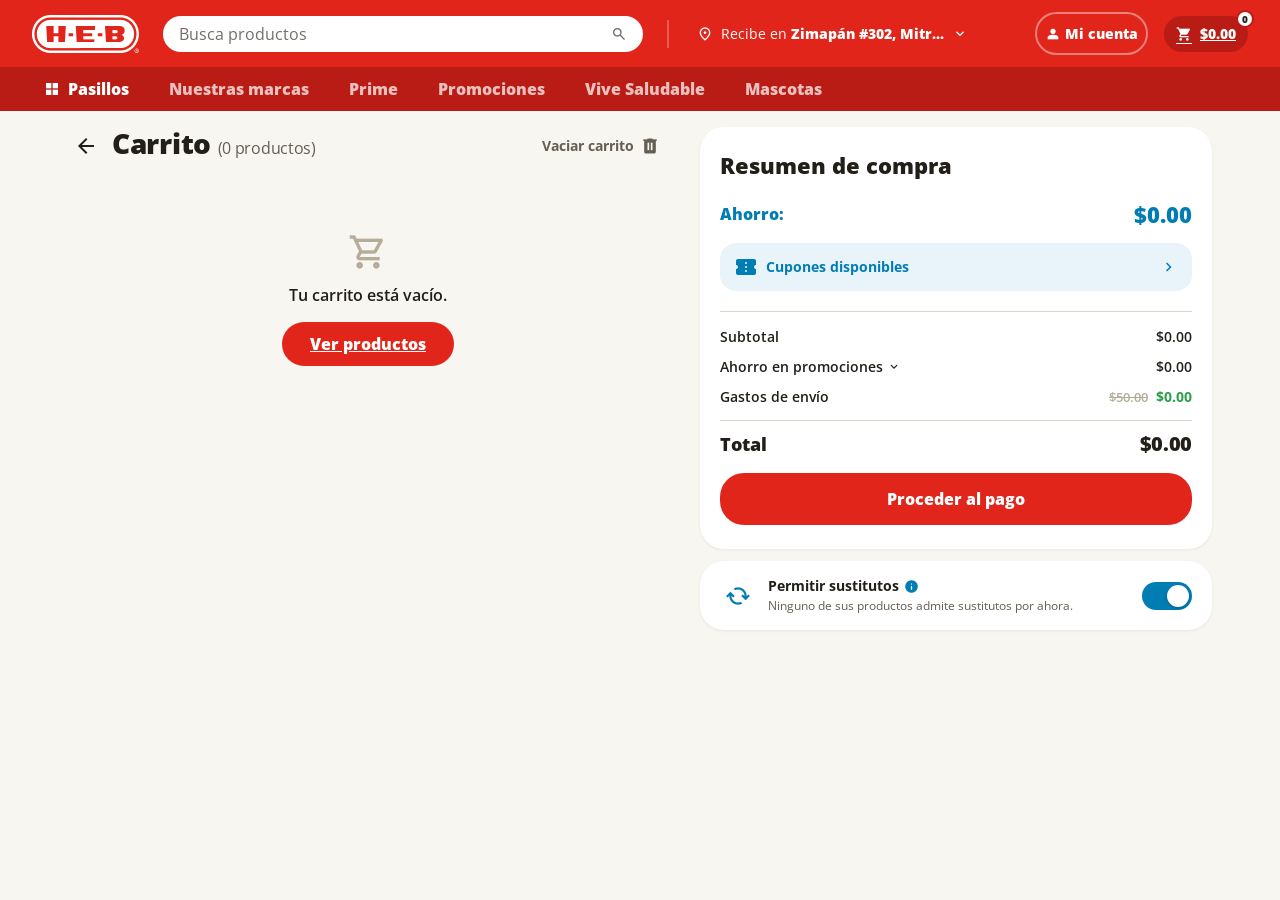
==== cart.html @ 0a10168e "Add files via upload" ====
<!DOCTYPE html>
<html lang="es">
<head>
  <meta charset="UTF-8">
  <meta name="viewport" content="width=device-width, initial-scale=1.0">
  <title>Carrito — HEB</title>
  <link rel="preconnect" href="https://fonts.googleapis.com">
  <link rel="preconnect" href="https://fonts.gstatic.com" crossorigin>
  <link href="https://fonts.googleapis.com/css2?family=Open+Sans:wght@400;600;700;800&display=swap" rel="stylesheet">
  <link href="https://fonts.googleapis.com/css2?family=Material+Symbols+Outlined:opsz,wght,FILL,GRAD@20..48,100..700,0..1,-50..200&display=swap" rel="stylesheet">
  <link rel="stylesheet" href="style.css">
  <link rel="stylesheet" href="plp.css">
  <link rel="stylesheet" href="cart.css">
</head>
<body>

<!-- ══ HEADER ══ -->
<header class="plp-header">
  <div class="plp-header-top">
    <button class="plp-icon-btn plp-header-lead-btn" aria-label="Menú">
      <span class="msi" aria-hidden="true">menu</span>
    </button>

    <a class="plp-logo-link" href="index.html" aria-label="H-E-B">
      <img class="plp-logo" src="assets/logo-heb-blanco.png" alt="H-E-B">
    </a>

    <button class="plp-search-bar" aria-label="Buscar en H-E-B">
      <span>Busca en H-E-B</span>
      <span class="msi" aria-hidden="true">search</span>
    </button>

    <div class="plp-search-desktop">
      <input type="text" placeholder="Busca productos" aria-label="Busca productos">
      <span class="msi" aria-hidden="true">search</span>
    </div>

    <div class="plp-header-divider" aria-hidden="true"></div>

    <button class="plp-delivery-pill">
      <span class="msi" aria-hidden="true">location_on</span>
      <span class="plp-delivery-text">Recibe en <strong>Zimapán #302, Mitr...</strong></span>
      <span class="msi" aria-hidden="true">keyboard_arrow_down</span>
    </button>

    <div class="plp-header-actions">
      <button class="plp-account-btn">
        <span class="msi" aria-hidden="true">person</span>
        <span>Mi cuenta</span>
      </button>
      <a class="plp-cart-btn" href="cart.html">
        <span class="msi" aria-hidden="true">shopping_cart</span>
        <span class="plp-cart-price">$0.00</span>
        <span class="plp-cart-badge">0</span>
      </a>
    </div>

    <a class="plp-icon-btn plp-cart-icon-btn" href="cart.html" aria-label="Ir al carrito">
      <span class="msi" aria-hidden="true">shopping_cart</span>
    </a>
  </div>

  <button class="plp-delivery-bar">
    ¿Cómo quieres recibir tu pedido?
    <span class="msi" aria-hidden="true">keyboard_arrow_down</span>
  </button>

  <nav class="plp-pleca" aria-label="Categorías">
    <button class="plp-pleca-item active"><span class="msi" aria-hidden="true">border_all</span> Pasillos</button>
    <button class="plp-pleca-item">Nuestras marcas</button>
    <button class="plp-pleca-item">Prime</button>
    <button class="plp-pleca-item">Promociones</button>
    <button class="plp-pleca-item">Vive Saludable</button>
    <button class="plp-pleca-item">Mascotas</button>
  </nav>
</header>

<!-- ══ PAGE ══ -->
<main class="page-wrap">

  <!-- ── Left: Cart ── -->
  <section class="cart-main">

    <div class="cart-head">
      <button class="back-btn" aria-label="Regresar" onclick="location.href='index.html'">
        <span class="msi" aria-hidden="true">arrow_back</span>
      </button>
      <h1 class="cart-title">Carrito <span class="cart-count">(0 productos)</span></h1>
      <button class="vaciar-btn" onclick="clearCart()">
        <span class="vaciar-label">Vaciar carrito</span>
        <span class="msi msi-fill" aria-hidden="true" style="font-size:20px">delete</span>
      </button>
    </div>

    <!-- Substitute global toggle (mobile/tablet: inline at top of list) -->
    <div class="toggle-card toggle-card--mobile">
      <div class="toggle-icon">
        <span class="msi" aria-hidden="true" style="font-size:26px; color:#007db3">cached</span>
      </div>
      <div class="toggle-content">
        <div class="toggle-title">
          Permitir sustitutos
          <span class="info-tooltip-wrap">
            <button type="button" class="msi msi-fill info-icon" aria-label="¿Cómo funcionan los sustitutos?" aria-expanded="false" onclick="toggleInfoTooltip(this)">info</button>
            <div class="info-tooltip" hidden>
              <div class="info-tooltip-arrow"></div>
              <div class="info-tooltip-header">
                <span>¿Cómo funcionan los sustitutos?</span>
                <button type="button" class="info-tooltip-close" aria-label="Cerrar" onclick="closeInfoTooltip(this)">
                  <span class="msi" aria-hidden="true" style="font-size:14px">close</span>
                </button>
              </div>
              <p class="info-tooltip-body">Si un producto se acaba antes de recolectarlo, lo remplazamos por tu alternativa preferida, sin demoras ni sorpresas.</p>
            </div>
          </span>
        </div>
        <div class="toggle-desc">2 de sus productos admiten sustitutos.</div>
      </div>
      <button class="toggle-switch" aria-pressed="true" onclick="toggleAllowSubstitutes()"></button>
    </div>

    <div id="cartItemsList" class="cart-items-list"></div>

    <div class="cart-empty" id="cartEmptyState" hidden>
      <span class="msi" aria-hidden="true" style="font-size:40px; color:#b6ad98">shopping_cart</span>
      <p>Tu carrito está vacío.</p>
      <a class="pago-btn" href="index.html">Ver productos</a>
    </div>

  </section>

  <!-- ── Right: Summary ── -->
  <aside class="sidebar">

    <div class="summary-card">
      <h2 class="summary-title">Resumen de compra</h2>

      <div class="savings-highlight">
        <span class="savings-label">Ahorro:</span>
        <span class="savings-value" id="cartSavingsValue">$0.00</span>
      </div>

      <div class="cupones-row" role="button" tabindex="0">
        <span class="msi msi-fill" aria-hidden="true" style="color:#007db3">confirmation_number</span>
        <span class="cupones-label">Cupones disponibles</span>
        <span class="msi" aria-hidden="true" style="font-size:18px; color:#007db3">chevron_right</span>
      </div>

      <div class="sum-lines">
        <div class="sum-line">
          <span class="lbl">Subtotal</span>
          <span class="val" id="cartSubtotalValue">$0.00</span>
        </div>
        <div class="sum-line promo">
          <button class="lbl promo-lbl">
            Ahorro en promociones
            <span class="msi" aria-hidden="true" style="font-size:14px">expand_more</span>
          </button>
          <span class="val green-val" id="cartPromoSavings">$0.00</span>
        </div>
        <div class="sum-line">
          <span class="lbl">Gastos de envío</span>
          <span class="val envio-val">
            <span class="strike">$50.00</span>
            <span class="free">$0.00</span>
          </span>
        </div>
        <div class="sum-line total-line">
          <span class="lbl total-lbl">Total</span>
          <span class="val total-val" id="cartTotalValue">$0.00</span>
        </div>
      </div>

      <button class="pago-btn">Proceder al pago</button>
    </div>

    <!-- Substitute global toggle (desktop: below Resumen de compra) -->
    <div class="toggle-card toggle-card--desktop">
      <div class="toggle-icon">
        <span class="msi" aria-hidden="true" style="font-size:26px; color:#007db3">cached</span>
      </div>
      <div class="toggle-content">
        <div class="toggle-title">
          Permitir sustitutos
          <span class="info-tooltip-wrap">
            <button type="button" class="msi msi-fill info-icon" aria-label="¿Cómo funcionan los sustitutos?" aria-expanded="false" onclick="toggleInfoTooltip(this)">info</button>
            <div class="info-tooltip" hidden>
              <div class="info-tooltip-arrow"></div>
              <div class="info-tooltip-header">
                <span>¿Cómo funcionan los sustitutos?</span>
                <button type="button" class="info-tooltip-close" aria-label="Cerrar" onclick="closeInfoTooltip(this)">
                  <span class="msi" aria-hidden="true" style="font-size:14px">close</span>
                </button>
              </div>
              <p class="info-tooltip-body">Si un producto se acaba antes de recolectarlo, lo remplazamos por tu alternativa preferida, sin demoras ni sorpresas.</p>
            </div>
          </span>
        </div>
        <div class="toggle-desc">2 de sus productos admiten sustitutos.</div>
      </div>
      <button class="toggle-switch" aria-pressed="true" onclick="toggleAllowSubstitutes()"></button>
    </div>

  </aside>

</main>

<!-- ══ MOBILE: bottom bar + savings sheet ══ -->
<div class="cart-bottom-bar" id="cartBottomBar">
  <div class="cart-bottom-row">
    <button type="button" class="cart-ahorro-link" onclick="openSavingsSheet()">
      Ahorro: <span id="cartAhorroBar">$0.00</span>
      <span class="msi" aria-hidden="true" style="font-size:16px">chevron_right</span>
    </button>
    <span class="cart-bottom-subtotal">Subtotal: <b id="cartSubtotalBar">$0.00</b></span>
  </div>
  <button class="pago-btn cart-bottom-pago">Continuar con el pago</button>
</div>

<div class="plp-overlay" id="savingsOverlay" onclick="closeSavingsSheet()" hidden></div>
<div class="savings-sheet" id="savingsSheet" hidden role="dialog" aria-modal="true" aria-label="Desglose de ahorro">
  <button type="button" class="cart-ahorro-link savings-sheet-title" onclick="closeSavingsSheet()">
    Ahorro: <span id="cartAhorroSheetTitle">$0.00</span>
    <span class="msi" aria-hidden="true" style="font-size:16px">chevron_right</span>
  </button>

  <div id="savingsBreakdown"></div>

  <button type="button" class="savings-close" onclick="closeSavingsSheet()">Cerrar</button>
</div>

<!-- ══ SUSTITUTE MODAL (compartido con PLP/PDP) ══ -->
<div class="plp-overlay" id="subOverlay" onclick="closeSubstituteModal()" hidden></div>
<div class="plp-modal" id="subModal" hidden role="dialog" aria-modal="true" aria-labelledby="subModalTitle">
  <div class="plp-modal-sheet">
    <div class="plp-modal-header">
      <button type="button" class="plp-modal-back" id="subBack" onclick="showMainView()" aria-label="Regresar" hidden>
        <span class="msi" aria-hidden="true" style="font-size:18px">arrow_back</span>
      </button>
      <h2 class="plp-modal-title" id="subModalTitle">Sustitutos</h2>
      <button type="button" class="plp-modal-close" onclick="closeSubstituteModal()" aria-label="Cerrar">
        <span class="msi" aria-hidden="true" style="font-size:18px">close</span>
      </button>
    </div>

    <div class="plp-modal-body">
      <div class="plp-modal-view" id="subMainView">
        <p class="plp-modal-desc">Cuando ves la etiqueta "Quedan pocos", existe la posibilidad de que ese producto se agote antes de recolectar tu pedido. Dinos qué prefieres como sustituto, por si es necesario.</p>

        <div class="plp-sub-options">
          <button type="button" class="plp-sub-option" data-choice="picker" onclick="selectChoice({type:'picker'})">
            <span class="plp-sub-icon">
              <span class="msi" aria-hidden="true" style="font-size:16px; color:white">person</span>
            </span>
            <span class="plp-sub-text">
              <strong>Picker sugiere</strong>
              <small>Si no contesto, que elijan por mi</small>
            </span>
            <span class="plp-radio"></span>
          </button>

          <button type="button" class="plp-sub-option" data-choice="contact" onclick="selectChoice({type:'contact'})">
            <span class="plp-sub-icon">
              <svg width="14" height="14" viewBox="0 0 12.0002 12.0831" fill="none" xmlns="http://www.w3.org/2000/svg" aria-hidden="true"><path d="M5.87335 0.00266294C6.56081 -0.0241561 7.55139 0.154553 8.18457 0.405423C9.70459 1.00769 10.978 2.25489 11.5839 3.7768C11.9359 4.66105 12.0873 5.80712 11.95 6.75021C11.7646 8.09592 11.1989 9.25462 10.2379 10.2127C9.22842 11.2191 8.04865 11.8051 6.62156 11.9346C5.90042 12.0001 5.4444 11.9569 4.72683 11.8348C4.4585 11.7849 4.19512 11.7113 3.9398 11.6148C3.79424 11.5582 3.27469 11.2928 3.14666 11.3057C2.39673 11.3816 1.66231 11.7034 0.913892 11.8378C0.832897 11.8523 0.680643 11.9049 0.611426 11.909C0.468513 11.9173 0.110114 12.083 0.0176404 12.0831C0.00253687 12.0493 -0.00680369 12.0276 0.0060992 11.9896C0.166158 11.5185 0.256352 11.0196 0.392996 10.5402C0.531824 10.053 0.739838 9.47618 0.803687 8.97552C0.694607 8.7092 0.529624 8.43401 0.434316 8.17858C-1.02124 4.278 1.67386 0.138563 5.87335 0.00266294ZM1.43023 10.6357C1.73395 10.57 2.04816 10.4926 2.35127 10.4132C2.62051 10.3427 2.96308 10.2066 3.23967 10.1823C3.41248 10.167 3.70679 10.4207 3.8969 10.4986C4.47662 10.7359 4.87994 10.8787 5.50822 10.9343C6.84498 11.0358 8.05853 10.7275 9.14516 9.8444C12.2246 7.3419 11.2694 2.42136 7.47833 1.23583C6.89383 1.05305 6.25353 1.01485 5.62878 1.04813C5.25308 1.093 4.82431 1.14315 4.46592 1.26783C3.33242 1.66215 2.41574 2.37193 1.78636 3.39058C1.18346 4.35815 0.936199 5.50545 1.08706 6.63547C1.16259 7.24596 1.29936 7.62289 1.54583 8.17991C1.57234 8.23983 1.60549 8.31822 1.6388 8.37035C1.71224 8.48531 1.91047 8.7028 1.89564 8.84999C1.86101 9.19382 1.7114 9.58663 1.61643 9.92159C1.54769 10.164 1.49601 10.4026 1.43023 10.6357Z" fill="white"/><path d="M3.90227 3.05696C4.02547 3.04353 4.17253 3.0545 4.28913 3.09782C4.44697 3.15646 4.50496 3.28476 4.57223 3.42847C4.63756 3.56799 5.01711 4.57885 5.01339 4.67599C5.00897 4.79079 4.85787 4.96527 4.7839 5.05002C4.6847 5.16367 4.53759 5.28211 4.48753 5.4259C4.46447 5.49217 4.46279 5.56761 4.49423 5.63149C4.54619 5.73707 4.63046 5.84708 4.69503 5.94659C5.08753 6.55141 5.53387 6.97258 6.15152 7.33804C6.27374 7.41036 6.39928 7.49609 6.53341 7.54295C6.61413 7.57116 6.71709 7.58677 6.79821 7.55047C7.05293 7.4365 7.23859 6.95262 7.54865 6.80625C7.84653 6.86513 8.89627 7.4263 9.09739 7.62524C9.09798 7.90575 9.01086 8.25674 8.84831 8.48781C7.90005 9.54136 6.59813 8.84779 5.56569 8.33913C5.37563 8.24548 4.68345 7.6878 4.52705 7.50809C3.63762 6.48618 2.21411 4.80907 3.26899 3.44933C3.45978 3.2034 3.60791 3.09001 3.90227 3.05696Z" fill="white"/></svg>
            </span>
            <span class="plp-sub-text">
              <strong>Que me contacten</strong>
              <small>Preguntar vía WhatsApp</small>
            </span>
            <span class="plp-radio"></span>
          </button>

          <button type="button" class="plp-sub-option" data-choice="none" onclick="selectChoice({type:'none'})">
            <span class="plp-sub-icon">
              <span class="msi" aria-hidden="true" style="font-size:16px; color:white">block</span>
            </span>
            <span class="plp-sub-text">
              <strong>No reemplazar</strong>
              <small>Eliminar producto del pedido</small>
            </span>
            <span class="plp-radio"></span>
          </button>

          <button type="button" class="plp-sub-option plp-sub-option-nav" id="subSearchNav" onclick="showSearchView()">
            <span class="plp-sub-icon">
              <span class="msi" aria-hidden="true" style="font-size:16px; color:white">search</span>
            </span>
            <span class="plp-sub-text"><strong>Buscar otro sustituto</strong></span>
            <span class="plp-chevron">
              <span class="msi" aria-hidden="true" style="font-size:18px">chevron_right</span>
            </span>
          </button>
        </div>

        <div class="plp-similar">
          <button type="button" class="plp-similar-header" id="subSimilarToggle" onclick="toggleSimilar()" aria-expanded="true" aria-controls="subCarousel">
            <span class="plp-similar-header-title">Productos similares</span>
            <span class="msi plp-similar-chevron" id="subSimilarChevron" aria-hidden="true">keyboard_arrow_up</span>
          </button>
          <div class="plp-similar-row" id="subCarousel"></div>
        </div>
      </div>

      <div class="plp-modal-view" id="subSearchView" hidden>
        <div class="plp-search-input-wrap">
          <span class="msi" aria-hidden="true" style="font-size:16px; color:#655f52">search</span>
          <input type="text" id="subSearchInput" class="plp-search-input" placeholder="Busca cualquier producto para sustituir" oninput="renderSearchGrid()">
          <button type="button" class="plp-search-clear" onclick="clearSubSearch()" aria-label="Limpiar búsqueda">
            <span class="msi" aria-hidden="true" style="font-size:14px; color:#655f52">close</span>
          </button>
        </div>
        <div class="plp-search-grid" id="subSearchGrid"></div>
      </div>
    </div>

    <div class="plp-modal-footer">
      <p>Se te cobrará el precio del artículo que recibas.</p>
      <button type="button" class="plp-modal-save" id="subSave" onclick="saveSelection()" disabled>Guardar selección</button>
    </div>
  </div>
</div>

<div class="plp-toast" id="subToast" role="status" aria-live="polite">
  <span class="msi msi-fill" aria-hidden="true" style="font-size:20px; color:#2a9f47">check_circle</span>
  <span>Sustituto guardado con éxito.</span>
</div>

<script src="plp.js"></script>
<script src="cart.js"></script>
</body>
</html>
---- style.css ----
*, *::before, *::after { box-sizing: border-box; margin: 0; padding: 0; }

:root {
  /* Brand */
  --red:       #e1251b;
  --red-dk:    #b81c14;
  --blue:      #007db3;
  --blue-bg:   #e8f4fa;
  --magenta:   #d9238d;
  --amber:     #cd8100;
  --green:     #2a9f47;

  /* Ink */
  --ink:       #221f19;
  --ink-2:     #655f52;
  --ink-3:     #b6ad98;

  /* Surface */
  --bg:        #f8f6f1;
  --surface:   #ffffff;
  --subtle:    #ebe7df;

  /* Border */
  --border:    #d9d4c7;

  --fn: 'Open Sans', -apple-system, BlinkMacSystemFont, sans-serif;
}

body {
  font-family: var(--fn);
  background: var(--bg);
  color: var(--ink);
  min-height: 100vh;
  -webkit-font-smoothing: antialiased;
}

/* ══ Icon library — Material Symbols Outlined ══ */
.msi {
  font-family: 'Material Symbols Outlined';
  font-weight: normal;
  font-style: normal;
  font-size: 24px;
  line-height: 1;
  letter-spacing: normal;
  text-transform: none;
  display: inline-flex;
  align-items: center;
  justify-content: center;
  white-space: nowrap;
  word-wrap: normal;
  direction: ltr;
  -webkit-font-smoothing: antialiased;
  font-variation-settings: 'FILL' 0, 'wght' 400, 'GRAD' 0, 'opsz' 24;
  user-select: none;
  flex-shrink: 0;
}
.msi-fill,
.plp-pleca-item .msi,
.plp-account-btn .msi,
.plp-cart-btn .msi,
.plp-cart-icon-btn .msi {
  font-variation-settings: 'FILL' 1, 'wght' 400, 'GRAD' 0, 'opsz' 24;
}

/* ── Header ── */
.heb-header {
  background: var(--red);
  height: 56px;
  display: flex;
  align-items: center;
  justify-content: center;
  position: sticky;
  top: 0;
  z-index: 10;
  box-shadow: 0 1px 4px rgba(0,0,0,.18);
}

/* ── Page layout ── */
.page-wrap {
  max-width: 1240px;
  margin: 0 auto;
  padding: 16px 48px 48px;
  display: flex;
  gap: 32px;
  align-items: start;
}

/* ── Cart column ── */
.cart-main {
  width: 600px;
  flex-shrink: 0;
}

.cart-head {
  display: flex;
  align-items: center;
  gap: 8px;
  margin-bottom: 20px;
}

.back-btn {
  background: none;
  border: none;
  cursor: pointer;
  color: var(--ink);
  padding: 6px;
  border-radius: 8px;
  display: flex;
  align-items: center;
  transition: background .12s;
}
.back-btn:hover { background: rgba(0,0,0,.06); }

.cart-title {
  font-size: 28px;
  font-weight: 800;
  line-height: 32px;
  letter-spacing: -.3px;
  flex: 1;
  color: var(--ink);
}
.cart-count {
  font-size: 16px;
  font-weight: 400;
  color: var(--ink-2);
}

.vaciar-btn {
  display: inline-flex;
  align-items: center;
  gap: 6px;
  background: none;
  border: none;
  cursor: pointer;
  font-family: var(--fn);
  font-size: 14px;
  font-weight: 700;
  color: var(--ink-2);
  padding: 6px 8px;
  border-radius: 8px;
  transition: background .12s;
  white-space: nowrap;
}
.vaciar-btn:hover { background: rgba(0,0,0,.06); }

.section-label {
  font-size: 14px;
  font-weight: 800;
  color: var(--ink-3);
  margin-bottom: 12px;
}

/* ── Promo group ── */
.promo-group { margin-bottom: 12px; }

.promo-tag {
  display: inline-flex;
  align-items: center;
  gap: 2px;
  font-family: var(--fn);
  font-size: 14px;
  font-weight: 800;
  line-height: 18px;
  margin-bottom: 8px;
  background: none;
  border: none;
  padding: 0;
  cursor: pointer;
}
.promo-tag.static { cursor: default; }
.promo-tag.magenta { color: var(--magenta); }
.promo-tag.amber   { color: var(--amber); }
.promo-tag.green   { color: var(--green); }

/* ── Product card ── */
.product-card {
  background: var(--surface);
  border-radius: 24px;
  padding: 16px;
  display: flex;
  flex-wrap: wrap;
  gap: 12px;
  align-items: flex-start;
  box-shadow: 0 1px 3px rgba(34,31,25,.07);
}

.product-img-wrap {
  width: 80px;
  height: 80px;
  flex-shrink: 0;
  background: var(--bg);
  border-radius: 10px;
  display: flex;
  align-items: center;
  justify-content: center;
  overflow: hidden;
}

.product-info { flex: 1; min-width: 0; }

.product-name {
  font-size: 16px;
  font-weight: 600;
  line-height: 20px;
  color: var(--ink);
  margin-bottom: 10px;
}

/* Stepper */
.stepper {
  display: inline-flex;
  align-items: center;
  background: var(--subtle);
  border: none;
  border-radius: 24px;
  overflow: hidden;
}
.st-btn {
  background: none;
  border: none;
  cursor: pointer;
  color: var(--red);
  width: 36px;
  height: 32px;
  font-size: 20px;
  font-weight: 700;
  display: flex;
  align-items: center;
  justify-content: center;
  font-family: var(--fn);
  transition: background .1s;
  line-height: 1;
}
.st-btn:hover { background: rgba(34,31,25,.06); }
.st-val {
  font-size: 14px;
  font-weight: 800;
  padding: 0 6px;
  min-width: 56px;
  text-align: center;
  user-select: none;
  color: var(--ink);
  line-height: 18px;
}

.price-col {
  display: flex;
  flex-direction: column;
  align-items: flex-end;
  gap: 4px;
  flex-shrink: 0;
  padding-top: 2px;
}
.price-main {
  font-size: 16px;
  font-weight: 800;
  font-variant-numeric: tabular-nums;
  color: var(--ink);
  line-height: 20px;
}
.price-unit {
  font-size: 12px;
  font-weight: 600;
  color: var(--ink-2);
  font-variant-numeric: tabular-nums;
  line-height: 16px;
}

.dots-btn {
  background: none;
  border: none;
  cursor: pointer;
  color: var(--ink-2);
  padding: 4px;
  border-radius: 6px;
  flex-shrink: 0;
  align-self: flex-start;
  display: flex;
  align-items: center;
  transition: background .1s;
}
.dots-btn:hover { background: rgba(0,0,0,.06); }

/* Substitute notice */
.sub-notice {
  flex-basis: 100%;
  background: var(--subtle);
  border-radius: 16px;
  padding: 10px 14px;
  display: flex;
  align-items: center;
  gap: 10px;
}
.sub-notice-text { flex: 1; min-width: 0; }
.sub-notice-label {
  font-size: 14px;
  font-weight: 700;
  color: var(--ink);
  display: block;
  margin-bottom: 2px;
  line-height: 18px;
}
.sub-notice-desc {
  font-size: 12px;
  font-weight: 400;
  color: var(--ink-2);
  display: block;
  line-height: 16px;
}
.cambiar-btn {
  flex-shrink: 0;
  background: var(--surface);
  border: 1.5px solid var(--border);
  border-radius: 24px;
  padding: 7px 18px;
  font-size: 14px;
  font-weight: 700;
  color: var(--blue);
  cursor: pointer;
  font-family: var(--fn);
  transition: background .12s;
  line-height: 18px;
}
.cambiar-btn:hover { background: var(--subtle); }

/* ── Sidebar ── */
.sidebar {
  flex: 1;
  min-width: 0;
  display: flex;
  flex-direction: column;
  gap: 12px;
}

.summary-card {
  background: var(--surface);
  border-radius: 24px;
  padding: 24px 20px;
  box-shadow: 0 1px 3px rgba(34,31,25,.07);
}

.summary-title {
  font-size: 22px;
  font-weight: 800;
  line-height: 28px;
  color: var(--ink);
  margin-bottom: 20px;
}

.savings-highlight {
  display: flex;
  align-items: center;
  justify-content: space-between;
  margin-bottom: 14px;
}
.savings-label { font-size: 16px; font-weight: 800; color: var(--blue); line-height: 20px; }
.savings-value { font-size: 22px; font-weight: 800; color: var(--blue); font-variant-numeric: tabular-nums; }

.cupones-row {
  display: flex;
  align-items: center;
  gap: 8px;
  padding: 12px 14px;
  background: var(--blue-bg);
  border-radius: 16px;
  margin-bottom: 20px;
  cursor: pointer;
  transition: background .12s;
  border: none;
  width: 100%;
}
.cupones-row:hover { background: #d5ebf6; }
.cupones-label {
  flex: 1;
  font-size: 14px;
  font-weight: 700;
  color: var(--blue);
  line-height: 18px;
  text-align: left;
}

.sum-lines {
  border-top: 1px solid var(--border);
  padding-top: 16px;
  display: flex;
  flex-direction: column;
  gap: 12px;
}

.sum-line {
  display: flex;
  align-items: center;
  justify-content: space-between;
  gap: 8px;
}
.sum-line .lbl {
  font-size: 14px;
  font-weight: 600;
  color: var(--ink);
  line-height: 18px;
}
.sum-line .val {
  font-size: 14px;
  font-weight: 600;
  font-variant-numeric: tabular-nums;
  color: var(--ink);
  line-height: 18px;
}

.promo-lbl {
  display: inline-flex;
  align-items: center;
  gap: 4px;
  background: none;
  border: none;
  cursor: pointer;
  font-family: var(--fn);
  font-size: 14px;
  font-weight: 700;
  color: var(--ink);
  padding: 0;
  line-height: 18px;
}
.green-val { color: var(--green); font-weight: 700; }

.envio-val { display: flex; gap: 8px; align-items: center; }
.strike {
  text-decoration: line-through;
  color: var(--ink-3);
  font-size: 13px;
  font-variant-numeric: tabular-nums;
}
.free { color: var(--green); font-weight: 700; font-variant-numeric: tabular-nums; }

.total-line {
  border-top: 1px solid var(--border);
  padding-top: 14px;
  margin-top: 2px;
}
.total-lbl { font-size: 18px !important; font-weight: 800 !important; }
.total-val { font-size: 20px !important; font-weight: 800 !important; letter-spacing: -.3px; }

.pago-btn {
  display: block;
  width: 100%;
  margin-top: 20px;
  background: var(--red);
  color: white;
  border: none;
  border-radius: 24px;
  padding: 16px 24px;
  font-size: 16px;
  font-weight: 800;
  font-family: var(--fn);
  cursor: pointer;
  line-height: 20px;
  transition: background .15s, transform .1s;
}
.pago-btn:hover  { background: var(--red-dk); }
.pago-btn:active { transform: scale(.98); }

/* ── Toggle card ──
   Mobile/tablet: shown inline at the top of the cart list.
   Desktop (≥1200px): shown instead inside the sidebar, below "Resumen de compra". */
.toggle-card {
  position: relative;
  background: var(--surface);
  border-radius: 24px;
  padding: 16px 20px;
  display: flex;
  align-items: center;
  gap: 12px;
  box-shadow: 0 1px 3px rgba(34,31,25,.07);
  margin-bottom: 20px;
}
.toggle-card--desktop { display: none; }

@media (min-width: 1200px) {
  .toggle-card--mobile { display: none; }
  .toggle-card--desktop { display: flex; margin-bottom: 0; }
}
.toggle-icon {
  width: 36px;
  height: 36px;
  flex-shrink: 0;
  display: flex;
  align-items: center;
  justify-content: center;
}
.toggle-content { flex: 1; }
.toggle-title {
  font-size: 14px;
  font-weight: 700;
  color: var(--ink);
  display: flex;
  align-items: center;
  gap: 5px;
  margin-bottom: 3px;
  line-height: 18px;
}
.toggle-desc {
  font-size: 12px;
  font-weight: 400;
  color: var(--ink-2);
  line-height: 16px;
}
.info-tooltip-wrap {
  display: inline-flex;
  flex-shrink: 0;
}
.info-icon {
  background: none;
  border: none;
  padding: 0;
  font-size: 15px;
  color: var(--blue);
  cursor: pointer;
  flex-shrink: 0;
  display: flex;
}

/* Popover: click-triggered, matches the Figma "¿Cómo funcionan los sustitutos?" tooltip */
.info-tooltip {
  position: absolute;
  z-index: 50;
  top: calc(100% - 28px);
  left: 12px;
  width: 296px;
  max-width: calc(100vw - 48px);
  background: var(--blue);
  border-radius: 16px;
  padding: 10px 12px;
  box-shadow: 0 6px 12.5px rgba(0,0,0,.2);
}
.info-tooltip[hidden] { display: none; }
.info-tooltip-arrow {
  position: absolute;
  top: -8px;
  left: 20px;
  width: 0;
  height: 0;
  border-left: 8px solid transparent;
  border-right: 8px solid transparent;
  border-bottom: 8px solid var(--blue);
}
.info-tooltip-header {
  display: flex;
  align-items: center;
  justify-content: space-between;
  gap: 8px;
  margin-bottom: 4px;
}
.info-tooltip-header span {
  font-size: 14px;
  font-weight: 800;
  color: white;
  line-height: 18px;
}
.info-tooltip-close {
  flex-shrink: 0;
  background: rgba(255,255,255,.22);
  border: none;
  border-radius: 9999px;
  width: 22px;
  height: 22px;
  display: flex;
  align-items: center;
  justify-content: center;
  color: white;
  cursor: pointer;
  transition: background .12s;
}
.info-tooltip-close:hover { background: rgba(255,255,255,.34); }
.info-tooltip-body {
  font-size: 14px;
  font-weight: 400;
  color: white;
  line-height: 18px;
}
.toggle-switch {
  flex-shrink: 0;
  width: 50px;
  height: 28px;
  border-radius: 14px;
  border: none;
  cursor: pointer;
  position: relative;
  background: var(--blue);
  transition: background .2s;
}
.toggle-switch::after {
  content: '';
  position: absolute;
  width: 22px;
  height: 22px;
  background: white;
  border-radius: 50%;
  top: 3px;
  right: 3px;
  transition: right .2s, left .2s;
  box-shadow: 0 1px 3px rgba(0,0,0,.25);
}
.toggle-switch.off { background: var(--border); }
.toggle-switch.off::after { right: unset; left: 3px; }

/* ── Responsive: mobile ≤767px · tablet 768–1199px (stacked, wider) · desktop ≥1200px (2 columns) ── */
@media (max-width: 1199px) {
  .page-wrap {
    flex-direction: column;
    padding: 16px 16px 48px;
  }
  .cart-main { width: 100%; }
  .sidebar { order: -1; }
}

@media (min-width: 768px) and (max-width: 1199px) {
  .page-wrap {
    max-width: 760px;
    padding: 24px 32px 48px;
  }
}

@media (max-width: 480px) {
  .cart-title { font-size: 22px; line-height: 26px; white-space: nowrap; overflow: hidden; text-overflow: ellipsis; }
  .cart-count { font-size: 16px; }
  .vaciar-label { display: none; }
}
---- plp.css ----
/* ══ PLP (Product Listing Page) — mobile ══ */

:root {
  --plp-red-banner: #c82118;
  --plp-breadcrumb: #414142;
  --plp-pink-bg:  #f7d3e8;
  --plp-pink-txt: #ae1c71;
}

.plp-body {
  background: var(--bg);
}

.plp-page-wrap,
.plp-main {
  max-width: 480px;
  min-width: 390px;
  margin: 0 auto;
}

/* ── Header ── */
.plp-header {
  max-width: 480px;
  min-width: 390px;
  margin: 0 auto;
  position: sticky;
  top: 0;
  z-index: 10;
}

.plp-header-top {
  background: var(--red);
  display: flex;
  align-items: center;
  gap: 8px;
  padding: 16px;
}

.plp-icon-btn {
  background: none;
  border: none;
  cursor: pointer;
  flex-shrink: 0;
  padding: 4px;
  border-radius: 9999px;
  display: flex;
  align-items: center;
  justify-content: center;
  color: white;
  transition: background .12s;
}
.plp-icon-btn:hover { background: rgba(255,255,255,.12); }

.plp-logo-link { flex-shrink: 0; display: flex; align-items: center; }
.plp-logo { height: 32px; width: auto; display: block; }

.plp-search-bar {
  flex: 1;
  min-width: 0;
  background: white;
  border: none;
  border-radius: 32px;
  height: 36px;
  padding: 0 16px;
  display: flex;
  align-items: center;
  justify-content: space-between;
  gap: 16px;
  cursor: pointer;
  font-family: var(--fn);
}
.plp-search-bar span {
  font-size: 14px;
  color: var(--ink-2);
  overflow: hidden;
  text-overflow: ellipsis;
  white-space: nowrap;
}
.plp-search-bar .msi { color: var(--ink-2); font-size: 16px; }

/* Desktop-only search input, delivery pill, account/cart actions, pleca — hidden until ≥1200px */
.plp-search-desktop {
  display: none;
  align-items: center;
  gap: 16px;
  background: white;
  border: none;
  border-radius: 32px;
  height: 36px;
  width: 480px;
  max-width: 512px;
  padding: 0 16px;
  flex-shrink: 1;
}
.plp-search-desktop input {
  flex: 1;
  min-width: 0;
  border: none;
  outline: none;
  background: none;
  font-family: var(--fn);
  font-size: 16px;
  color: var(--ink);
}
.plp-search-desktop input::placeholder { color: #726f6a; }
.plp-search-desktop .msi { color: #726f6a; font-size: 16px; }

.plp-header-divider {
  display: none;
  width: 2px;
  height: 28px;
  background: rgba(255,255,255,.24);
  flex-shrink: 0;
}

.plp-delivery-pill {
  display: none;
  align-items: center;
  gap: 8px;
  background: none;
  border: none;
  cursor: pointer;
  color: white;
  font-family: var(--fn);
  font-size: 14px;
  height: 36px;
  padding: 8px 4px;
  white-space: nowrap;
  flex-shrink: 0;
  border-radius: 9999px;
  transition: background .12s;
}
.plp-delivery-pill:hover { background: rgba(255,255,255,.08); }
.plp-delivery-pill .msi { font-size: 16px; }
.plp-delivery-text { font-weight: 400; }
.plp-delivery-text strong { font-weight: 800; }

.plp-header-actions {
  display: none;
  align-items: center;
  gap: 16px;
  margin-left: auto;
  flex-shrink: 0;
}

.plp-account-btn {
  display: inline-flex;
  align-items: center;
  gap: 4px;
  background: none;
  border: 2px solid #ea817b;
  border-radius: 9999px;
  padding: 10px 8px;
  color: white;
  font-family: var(--fn);
  font-size: 14px;
  font-weight: 800;
  cursor: pointer;
  white-space: nowrap;
  transition: background .12s;
}
.plp-account-btn:hover { background: rgba(255,255,255,.08); }
.plp-account-btn .msi { font-size: 16px; }

.plp-cart-btn {
  display: inline-flex;
  align-items: center;
  gap: 8px;
  background: var(--red-dk);
  height: 36px;
  padding: 8px 12px;
  border-radius: 9999px;
  color: white;
  font-family: var(--fn);
  font-size: 14px;
  font-weight: 800;
  position: relative;
  white-space: nowrap;
  transition: background .12s;
}
.plp-cart-btn:hover { background: #9c1a12; }
.plp-cart-btn .msi { font-size: 16px; }
.plp-cart-badge {
  position: absolute;
  top: -6px;
  right: -6px;
  background: white;
  border: 2px solid var(--red-dk);
  border-radius: 9999px;
  min-width: 18px;
  height: 18px;
  padding: 0 3px;
  display: flex;
  align-items: center;
  justify-content: center;
  font-size: 10px;
  font-weight: 800;
  color: var(--ink);
  line-height: 1;
}

.plp-cart-icon-btn { display: flex; }

.plp-delivery-bar {
  width: 100%;
  background: var(--plp-red-banner);
  border: none;
  cursor: pointer;
  color: white;
  font-family: var(--fn);
  font-size: 14px;
  font-weight: 800;
  height: 40px;
  display: flex;
  align-items: center;
  justify-content: center;
  gap: 4px;
}
.plp-delivery-bar .msi { font-size: 20px; }

/* Pleca — secondary category nav, desktop only */
.plp-pleca {
  display: none;
  align-items: center;
  gap: 16px;
  background: var(--red-dk);
  padding: 4px 32px;
  width: 100%;
}
.plp-pleca-item {
  display: inline-flex;
  align-items: center;
  gap: 8px;
  background: none;
  border: none;
  cursor: pointer;
  height: 36px;
  padding: 8px 12px;
  border-radius: 9999px;
  font-family: var(--fn);
  font-size: 16px;
  font-weight: 800;
  color: rgba(255,255,255,.72);
  white-space: nowrap;
  transition: background .12s, color .12s;
}
.plp-pleca-item .msi { font-size: 16px; }
.plp-pleca-item:hover { background: rgba(255,255,255,.08); }
.plp-pleca-item.active { color: white; }

/* ── Body ── */
.plp-main {
  padding: 24px;
  display: flex;
  flex-direction: column;
  gap: 24px;
}

.plp-breadcrumb {
  display: flex;
  flex-wrap: wrap;
  align-items: center;
  gap: 4px;
  font-size: 14px;
  color: var(--plp-breadcrumb);
}
.plp-breadcrumb strong { font-weight: 800; }

/* ── Desktop layout: filters sidebar + content column ── */
.plp-layout {
  display: flex;
  flex-direction: column;
  gap: 24px;
}

.plp-content {
  display: flex;
  flex-direction: column;
  gap: 24px;
  min-width: 0;
  flex: 1;
}

.plp-filters-sidebar {
  display: none;
}

.plp-filter-title {
  font-size: 36px;
  font-weight: 800;
  line-height: 48px;
  color: var(--ink);
  margin-bottom: 8px;
}
.plp-filter-desc {
  font-size: 16px;
  line-height: 24px;
  color: var(--plp-breadcrumb);
  display: -webkit-box;
  -webkit-line-clamp: 3;
  -webkit-box-orient: vertical;
  overflow: hidden;
}
.plp-filter-desc.expanded {
  -webkit-line-clamp: unset;
  overflow: visible;
}
.plp-leer-mas {
  display: inline-flex;
  align-items: center;
  gap: 4px;
  background: none;
  border: none;
  cursor: pointer;
  font-family: var(--fn);
  font-size: 14px;
  font-weight: 800;
  color: var(--ink);
  padding: 0;
  margin-top: 4px;
}

.plp-filter-section {
  border-top: 1px solid var(--subtle);
  padding-top: 16px;
}
.plp-filter-intro + .plp-filter-section { border-top: none; padding-top: 0; }
.plp-filter-header {
  display: flex;
  align-items: center;
  justify-content: space-between;
  width: 100%;
  height: 36px;
  padding: 8px 0;
  background: none;
  border: none;
  cursor: pointer;
  font-family: var(--fn);
  font-size: 16px;
  font-weight: 800;
  color: var(--ink);
}
.plp-filter-body {
  display: flex;
  flex-direction: column;
}
.plp-filter-body[hidden] { display: none; }

.plp-checkbox-row {
  display: flex;
  align-items: center;
  gap: 8px;
  width: 100%;
  padding: 8px;
  background: none;
  border: none;
  cursor: pointer;
  text-align: left;
  font-family: var(--fn);
  font-size: 16px;
  color: var(--ink);
  border-radius: 8px;
  transition: background .12s;
}
.plp-checkbox-row:hover { background: var(--subtle); }
.plp-checkbox-box {
  width: 22px;
  height: 22px;
  border-radius: 8px;
  border: 2px solid var(--ink-3);
  flex-shrink: 0;
  display: flex;
  align-items: center;
  justify-content: center;
}
.plp-checkbox-row.checked .plp-checkbox-box {
  background: var(--blue);
  border-color: var(--blue);
}
.plp-checkbox-box .msi { display: none; }
.plp-checkbox-row.checked .plp-checkbox-box .msi { display: flex; }
.plp-checkbox-count {
  margin-left: auto;
  font-size: 12px;
  color: var(--ink);
}

.plp-price-slider {
  position: relative;
  width: 100%;
  height: 21px;
  margin-top: 12px;
}
.plp-price-track {
  position: absolute;
  top: 8px;
  left: 0;
  right: 0;
  height: 6px;
  border-radius: 12px;
  background: var(--blue-bg);
}
.plp-price-track-fill {
  position: absolute;
  top: 8px;
  left: 10px;
  right: 10px;
  height: 6px;
  border-radius: 12px;
  background: var(--blue);
}
.plp-price-handle {
  position: absolute;
  top: 0;
  width: 21px;
  height: 21px;
  border-radius: 50%;
  background: var(--blue);
  border: 3px solid white;
  box-shadow: 0 1px 3px rgba(0,0,0,.3);
}
.plp-price-labels {
  display: flex;
  justify-content: space-between;
  font-size: 16px;
  color: var(--ink);
  margin-top: 8px;
}

.plp-banner {
  width: 100%;
  border-radius: 24px;
  overflow: hidden;
  line-height: 0;
}
.plp-banner img {
  width: 100%;
  height: 154px;
  object-fit: cover;
  display: block;
}

.plp-results-row {
  display: flex;
  align-items: center;
  justify-content: space-between;
}
.plp-results-count {
  font-size: 16px;
  font-weight: 800;
  color: var(--plp-breadcrumb);
}
.plp-filtros-btn {
  display: inline-flex;
  align-items: center;
  gap: 4px;
  background: none;
  border: 2px solid var(--subtle);
  border-radius: 9999px;
  height: 36px;
  padding: 0 12px;
  font-family: var(--fn);
  font-size: 14px;
  font-weight: 800;
  color: var(--ink);
  cursor: pointer;
  transition: background .12s;
}
.plp-filtros-btn:hover { background: var(--subtle); }

/* ── Product grid ── */
.plp-grid {
  display: grid;
  grid-template-columns: 1fr 1fr;
  gap: 16px;
}

.plp-card {
  display: flex;
  flex-direction: column;
  gap: 8px;
}

.plp-card-media {
  position: relative;
  width: 100%;
  aspect-ratio: 1 / 1;
  border-radius: 16px;
  overflow: hidden;
  background: var(--surface);
}
.plp-card-media > a {
  display: contents;
}
.plp-card-img {
  width: 100%;
  height: 100%;
  object-fit: cover;
  display: block;
  cursor: pointer;
}
.plp-addlist-btn {
  position: absolute;
  top: 0;
  right: 0;
  width: 36px;
  height: 36px;
  border: none;
  cursor: pointer;
  background: rgba(248,246,241,.8);
  backdrop-filter: blur(12px);
  border-radius: 0 14px 0 10px;
  display: flex;
  align-items: center;
  justify-content: center;
}

/* Fila inferior de la tarjeta: el botón "+" queda a la derecha; el stepper de
   cantidad (una vez agregado) se centra, como en la referencia de Figma. */
.plp-cta {
  position: absolute;
  left: 0;
  right: 0;
  bottom: 0;
  display: flex;
  justify-content: flex-end;
}
.plp-cta.plp-cta-center {
  justify-content: center;
}

.plp-add-btn {
  width: 40px;
  height: 40px;
  border: 4px solid var(--bg);
  border-radius: 9999px;
  background: var(--red);
  cursor: pointer;
  display: flex;
  align-items: center;
  justify-content: center;
  box-shadow: 0 2px 6px rgba(34,31,25,.28);
  transition: background .12s, transform .1s;
}
.plp-add-btn:hover  { background: var(--red-dk); }
.plp-add-btn:active,
.plp-add-btn.added  { transform: scale(.92); }

/* Stepper inline (cantidad ya agregada al carrito) */
.plp-stepper-inline {
  display: inline-flex;
  align-items: center;
  justify-content: center;
  gap: 18px;
  background: var(--red);
  border: 4px solid var(--bg);
  border-radius: 9999px;
  height: 40px;
  padding: 0 14px;
  max-width: 100%;
  box-shadow: 0 2px 6px rgba(34,31,25,.28);
}
.plp-stepper-inline button {
  background: none;
  border: none;
  cursor: pointer;
  width: 18px;
  height: 18px;
  padding: 0;
  flex-shrink: 0;
  display: flex;
  align-items: center;
  justify-content: center;
  color: white;
  transition: opacity .1s;
}
.plp-stepper-inline button:active { opacity: .7; }
.plp-stepper-inline > span {
  color: white;
  font-family: var(--fn);
  font-size: 14px;
  font-weight: 800;
  text-align: center;
  white-space: nowrap;
  font-variant-numeric: tabular-nums;
  user-select: none;
}

.plp-card-body {
  display: flex;
  flex-direction: column;
  gap: 8px;
}

.plp-price-block {
  display: flex;
  flex-direction: column;
}
.plp-price-old {
  font-size: 12px;
  color: var(--ink-2);
  text-decoration: line-through;
}
.plp-price-new {
  font-size: 20px;
  font-weight: 800;
  color: var(--ink);
  line-height: 28px;
}

.plp-badge {
  display: inline-flex;
  align-self: flex-start;
  align-items: center;
  padding: 2px 8px;
  border-radius: 4px;
  font-size: 12px;
  font-weight: 800;
}
.plp-badge[hidden] { display: none; }
.plp-badge-pink { background: var(--plp-pink-bg); color: var(--plp-pink-txt); }
.plp-badge-gray { background: var(--subtle); color: var(--ink-2); }
.plp-badge-blue {
  background: var(--blue-bg);
  color: var(--blue);
  gap: 4px;
  border: none;
  cursor: pointer;
  font-family: var(--fn);
}
.plp-badge-blue:hover { background: #d5ebf6; }

.plp-card-name {
  font-size: 16px;
  color: var(--ink);
  line-height: 20px;
  display: -webkit-box;
  -webkit-line-clamp: 3;
  -webkit-box-orient: vertical;
  overflow: hidden;
}

/* ── Pagination ── */
.plp-pagination {
  display: flex;
  align-items: center;
  justify-content: center;
  gap: 8px;
}
.plp-page-btn {
  min-width: 36px;
  height: 36px;
  padding: 0 8px;
  border: 2px solid var(--subtle);
  border-radius: 9999px;
  background: none;
  font-family: var(--fn);
  font-size: 14px;
  font-weight: 800;
  color: var(--ink);
  cursor: pointer;
  display: inline-flex;
  align-items: center;
  justify-content: center;
  transition: background .12s;
}
.plp-page-btn:hover:not(:disabled):not(.active) { background: var(--subtle); }
.plp-page-btn.active {
  background: var(--red);
  border-color: var(--red);
  color: white;
  cursor: default;
}
.plp-page-btn:disabled {
  opacity: .35;
  cursor: default;
}

/* ── Breakpoints: mobile ≤767px (default) · tablet 768–1199px · desktop ≥1200px ── */
@media (min-width: 768px) {
  .plp-header,
  .plp-main {
    max-width: 760px;
  }
  .plp-grid {
    grid-template-columns: repeat(3, 1fr);
    gap: 20px;
  }
}

/* Desktop header: full-bleed bar, real search input, account/cart actions, pleca nav */
@media (min-width: 1200px) {
  .plp-main {
    max-width: 1400px;
  }
  .plp-grid {
    grid-template-columns: repeat(4, 1fr);
    gap: 24px;
  }
  .plp-banner img { height: 220px; }

  .plp-layout {
    flex-direction: row;
    align-items: flex-start;
    gap: 32px;
  }
  .plp-filters-sidebar {
    display: flex;
    flex-direction: column;
    gap: 24px;
    width: 340px;
    flex-shrink: 0;
  }
  .plp-filtros-btn { display: none; }

  .plp-header {
    max-width: none;
    min-width: 1024px;
    width: 100%;
  }
  .plp-header-top {
    padding: 12px 32px;
    gap: 24px;
  }
  .plp-header-lead-btn,
  .plp-search-bar,
  .plp-cart-icon-btn,
  .plp-delivery-bar {
    display: none;
  }
  .plp-logo { height: 38px; }
  .plp-search-desktop,
  .plp-header-divider,
  .plp-delivery-pill {
    display: flex;
  }
  .plp-header-actions { display: flex; }
  .plp-pleca { display: flex; }
}

/* ══ Substitute modal ══ */

.plp-overlay {
  position: fixed;
  inset: 0;
  background: rgba(34,31,25,.45);
  z-index: 100;
}

.plp-modal {
  position: fixed;
  left: 50%;
  bottom: 0;
  transform: translateX(-50%);
  width: 100%;
  max-width: 480px;
  max-height: 88vh;
  z-index: 101;
  display: flex;
  flex-direction: column;
}
.plp-modal[hidden] { display: none; }

.plp-modal-sheet {
  background: var(--surface);
  border-radius: 24px 24px 0 0;
  display: flex;
  flex-direction: column;
  max-height: 88vh;
  height: 100%;
  box-shadow: 0 -4px 18px rgba(0,0,0,.15);
}

/* Tablet: centered, taller bottom sheet */
@media (min-width: 768px) and (max-width: 1199px) {
  .plp-modal {
    max-width: 600px;
    max-height: 85vh;
  }
  .plp-modal-sheet {
    border-radius: 24px;
  }
}

/* Desktop: right-anchored drawer, full height */
@media (min-width: 1200px) {
  .plp-modal {
    left: auto;
    right: 0;
    top: 0;
    bottom: 0;
    transform: none;
    width: 480px;
    max-width: 480px;
    max-height: none;
    height: 100%;
  }
  .plp-modal-sheet {
    border-radius: 0;
    max-height: none;
    height: 100%;
  }
}

.plp-modal-header {
  display: flex;
  align-items: center;
  gap: 8px;
  padding: 16px;
  flex-shrink: 0;
}
.plp-modal-back,
.plp-modal-close {
  background: var(--subtle);
  border: none;
  border-radius: 9999px;
  width: 28px;
  height: 28px;
  flex-shrink: 0;
  display: flex;
  align-items: center;
  justify-content: center;
  cursor: pointer;
}
.plp-modal-back[hidden] { display: flex; visibility: hidden; pointer-events: none; }
.plp-modal-title {
  flex: 1;
  text-align: center;
  font-size: 20px;
  font-weight: 800;
  color: var(--ink);
}

.plp-modal-body {
  flex: 1;
  min-height: 0;
  overflow-y: auto;
  padding: 0 24px 16px;
  display: flex;
  flex-direction: column;
}

.plp-modal-desc {
  font-size: 14px;
  color: var(--ink);
  line-height: 18px;
  margin-bottom: 16px;
}

/* ── Option rows ── */
.plp-sub-options {
  display: flex;
  flex-direction: column;
  margin-bottom: 24px;
  border-radius: 12px;
  overflow: hidden;
}
.plp-sub-option {
  background: var(--blue-bg);
  border: none;
  border-bottom: 1px solid rgba(255,255,255,.6);
  cursor: pointer;
  display: flex;
  align-items: center;
  gap: 8px;
  padding: 16px;
  text-align: left;
  font-family: var(--fn);
}
.plp-sub-icon {
  background: var(--blue);
  border-radius: 9999px;
  width: 20px;
  height: 20px;
  flex-shrink: 0;
  display: flex;
  align-items: center;
  justify-content: center;
}
.plp-sub-text {
  flex: 1;
  min-width: 0;
  display: flex;
  flex-wrap: wrap;
  align-items: baseline;
  gap: 6px;
}
.plp-sub-text strong {
  font-size: 14px;
  font-weight: 700;
  color: var(--ink);
}
.plp-sub-text small {
  font-size: 12px;
  font-weight: 600;
  color: var(--ink-3);
}
.plp-chevron {
  flex-shrink: 0;
  display: flex;
}

.plp-radio {
  flex-shrink: 0;
  width: 24px;
  height: 24px;
  border-radius: 9999px;
  border: 1px solid var(--border);
  background: var(--bg);
  display: flex;
  align-items: center;
  justify-content: center;
  padding: 0;
  cursor: pointer;
}
.plp-radio::after {
  content: '';
  width: 14px;
  height: 14px;
  border-radius: 9999px;
  background: transparent;
}
.plp-sub-option.selected .plp-radio,
.plp-radio.checked {
  border-color: var(--blue);
}
.plp-sub-option.selected .plp-radio::after,
.plp-radio.checked::after {
  background: var(--blue);
}

/* ── Similar products / carousel (acordeón) ── */
.plp-similar-header {
  display: flex;
  align-items: center;
  justify-content: space-between;
  width: 100%;
  background: none;
  border: none;
  padding: 0 16px 0 0;
  margin-bottom: 16px;
  cursor: pointer;
  font-family: var(--fn);
  text-align: left;
}
.plp-similar-header-title {
  font-size: 20px;
  font-weight: 800;
  color: var(--ink);
}
.plp-similar-chevron {
  flex-shrink: 0;
  color: var(--ink);
}
.plp-similar-row[hidden] {
  display: none;
}
.plp-similar-row {
  display: flex;
  gap: 14px;
  overflow-x: auto;
  padding-bottom: 8px;
}

.plp-mini-card {
  flex-shrink: 0;
  width: 140px;
  display: flex;
  flex-direction: column;
  gap: 8px;
  font-family: var(--fn);
}
.plp-mini-media {
  position: relative;
  width: 100%;
  aspect-ratio: 1 / 1;
  border-radius: 16px;
  overflow: hidden;
  background: var(--bg);
  cursor: pointer;
}
.plp-mini-media img {
  width: 100%;
  height: 100%;
  object-fit: cover;
  display: block;
}
.plp-mini-media .plp-radio {
  position: absolute;
  top: 10px;
  right: 10px;
}
.plp-mini-info {
  background: none;
  border: none;
  padding: 0;
  text-align: left;
  cursor: pointer;
  display: flex;
  flex-direction: column;
  gap: 8px;
  font-family: var(--fn);
  width: 100%;
}
.plp-mini-old {
  font-size: 12px;
  color: var(--ink-2);
  text-decoration: line-through;
}
.plp-mini-new {
  font-size: 18px;
  font-weight: 800;
  color: var(--ink);
}
.plp-mini-name {
  font-size: 13px;
  color: var(--ink);
  line-height: 16px;
  display: -webkit-box;
  -webkit-line-clamp: 2;
  -webkit-box-orient: vertical;
  overflow: hidden;
}

/* ── Search view ── */
.plp-search-input-wrap {
  display: flex;
  align-items: center;
  gap: 8px;
  background: var(--bg);
  border: 1.5px solid var(--border);
  border-radius: 9999px;
  padding: 10px 16px;
  margin-bottom: 16px;
  flex-shrink: 0;
}
.plp-search-input {
  flex: 1;
  min-width: 0;
  border: none;
  background: none;
  font-family: var(--fn);
  font-size: 14px;
  color: var(--ink);
}
.plp-search-input:focus { outline: none; }
.plp-search-clear {
  background: none;
  border: none;
  cursor: pointer;
  display: flex;
  flex-shrink: 0;
}

.plp-search-grid {
  display: grid;
  grid-template-columns: 1fr 1fr;
  gap: 16px;
}
.plp-search-empty {
  grid-column: 1 / -1;
  text-align: center;
  color: var(--ink-2);
  font-size: 14px;
  padding: 24px 0;
}

/* Desktop: right-anchored drawer — wrap the carousel into a 3-column grid */
@media (min-width: 1200px) {
  .plp-similar-row {
    flex-wrap: wrap;
    overflow-x: visible;
  }
  .plp-similar-row .plp-mini-card {
    width: calc((100% - 28px) / 3);
  }
  .plp-search-grid {
    grid-template-columns: 1fr 1fr;
  }
  .plp-search-grid .plp-mini-card {
    width: 100%;
  }
}

/* ── Footer / save ── */
.plp-modal-footer {
  flex-shrink: 0;
  padding: 16px;
  display: flex;
  flex-direction: column;
  align-items: center;
  gap: 8px;
  box-shadow: 0 -4px 18px rgba(0,0,0,.1);
}
.plp-modal-footer p {
  font-size: 12px;
  color: var(--ink-2);
  text-align: center;
}
.plp-modal-save {
  width: 100%;
  background: var(--red);
  color: white;
  border: none;
  border-radius: 9999px;
  height: 44px;
  font-family: var(--fn);
  font-size: 14px;
  font-weight: 800;
  cursor: pointer;
  transition: background .12s, opacity .12s;
}
.plp-modal-save:disabled {
  opacity: .4;
  cursor: default;
}
.plp-modal-save:not(:disabled):hover { background: var(--red-dk); }

/* ══ Toast (aparece arriba de la pantalla) ══ */
.plp-toast {
  position: fixed;
  left: 50%;
  top: 24px;
  bottom: auto;
  transform: translateX(-50%) translateY(-16px);
  background: var(--ink);
  color: white;
  font-size: 14px;
  font-weight: 700;
  padding: 12px 20px;
  border-radius: 9999px;
  box-shadow: 0 4px 14px rgba(0,0,0,.25);
  opacity: 0;
  pointer-events: none;
  transition: opacity .25s, transform .25s;
  z-index: 200;
  display: flex;
  align-items: center;
  gap: 10px;
  max-width: calc(100% - 48px);
  text-align: center;
}
.plp-toast svg { flex-shrink: 0; }
.plp-toast.show {
  opacity: 1;
  transform: translateX(-50%) translateY(0);
}
---- cart.css ----
/* ══ Cart — substitute integration ══ */

.cart-items-list {
  display: flex;
  flex-direction: column;
  gap: 12px;
}

.cart-empty {
  display: flex;
  flex-direction: column;
  align-items: center;
  gap: 12px;
  text-align: center;
  padding: 48px 24px;
  color: var(--ink-2);
}
.cart-empty[hidden] { display: none; }
.cart-empty p { font-size: 16px; font-weight: 600; color: var(--ink); }
.cart-empty .pago-btn { width: auto; padding: 12px 28px; margin-top: 4px; }

.product-img-wrap img {
  width: 100%;
  height: 100%;
  object-fit: cover;
  display: block;
  border-radius: 10px;
}

.sub-notice {
  width: 100%;
  border: none;
  cursor: pointer;
  text-align: left;
  font-family: var(--fn);
  transition: background .12s;
}
.sub-notice:hover { background: #e2ddd0; }

.sub-notice-media {
  flex-shrink: 0;
  width: 36px;
  height: 36px;
  border-radius: 9999px;
  background: var(--surface);
  display: flex;
  align-items: center;
  justify-content: center;
  overflow: hidden;
}
.sub-notice-media img {
  width: 100%;
  height: 100%;
  object-fit: cover;
}
.sub-notice-media .sub-notice-icon-wrap {
  width: 100%;
  height: 100%;
  display: flex;
  align-items: center;
  justify-content: center;
}

.cambiar-btn.disabled {
  color: var(--ink-3);
  background: var(--subtle);
  border-color: var(--subtle);
  cursor: default;
  pointer-events: none;
}

.sub-notice:disabled,
.sub-notice.disabled {
  cursor: default;
}
.sub-notice.disabled:hover { background: var(--subtle); }

/* ══ Mobile: hidden summary + bottom bar + savings sheet ══ */

.cart-bottom-bar { display: none; }

.cart-ahorro-link {
  display: inline-flex;
  align-items: center;
  gap: 4px;
  background: none;
  border: none;
  padding: 0;
  cursor: pointer;
  font-family: var(--fn);
  font-size: 16px;
  font-weight: 800;
  color: var(--blue);
}

.savings-sheet {
  position: fixed;
  left: 50%;
  bottom: 0;
  transform: translateX(-50%);
  width: 100%;
  max-width: 480px;
  max-height: 80vh;
  overflow-y: auto;
  background: var(--surface);
  border-radius: 24px 24px 0 0;
  box-shadow: 0 -4px 18px rgba(0,0,0,.18);
  padding: 20px 24px calc(16px + env(safe-area-inset-bottom));
  z-index: 120;
  display: flex;
  flex-direction: column;
  gap: 16px;
}
.savings-sheet[hidden] { display: none; }

.savings-sheet-title { font-size: 16px; }

.savings-row {
  display: flex;
  flex-direction: column;
  gap: 8px;
}
.savings-row-line {
  border-bottom: 1px solid var(--subtle);
  padding-bottom: 14px;
}
.savings-row-main {
  display: flex;
  align-items: baseline;
  justify-content: space-between;
  gap: 12px;
}
.savings-row-title {
  font-size: 14px;
  color: var(--ink);
}
.savings-row-title b { font-weight: 700; }
.savings-group-title {
  font-size: 14px;
  font-weight: 800;
  color: var(--ink);
}
.savings-row-amount {
  font-size: 14px;
  font-weight: 600;
  color: var(--ink);
  font-variant-numeric: tabular-nums;
  flex-shrink: 0;
}

.savings-coupon-row {
  display: flex;
  align-items: center;
  gap: 16px;
}
.savings-coupon-chip {
  display: inline-flex;
  align-items: center;
  gap: 6px;
  border: 1.5px dashed var(--blue);
  border-radius: 8px;
  padding: 4px 10px;
  font-size: 13px;
  font-weight: 700;
  color: var(--ink);
}
.savings-coupon-remove {
  background: none;
  border: none;
  padding: 0;
  cursor: pointer;
  font-family: var(--fn);
  font-size: 13px;
  font-weight: 700;
  color: var(--blue);
}

.savings-close {
  align-self: center;
  background: none;
  border: none;
  cursor: pointer;
  font-family: var(--fn);
  font-size: 14px;
  font-weight: 800;
  color: var(--blue);
  padding: 8px 16px;
}

@media (max-width: 767px) {
  .sidebar { display: none; }

  .page-wrap { padding-bottom: 140px; }

  .cart-bottom-bar {
    position: fixed;
    left: 0;
    right: 0;
    bottom: 0;
    background: rgba(248,246,241,.95);
    backdrop-filter: blur(12px);
    border-top: 1px solid var(--border);
    padding: 12px 16px calc(12px + env(safe-area-inset-bottom));
    display: flex;
    flex-direction: column;
    gap: 10px;
    z-index: 90;
  }
  .cart-bottom-row {
    display: flex;
    align-items: center;
    justify-content: space-between;
    gap: 12px;
  }
  .cart-bottom-subtotal {
    font-size: 14px;
    color: var(--ink);
  }
  .cart-bottom-subtotal b {
    font-size: 16px;
    font-weight: 800;
  }
  .cart-bottom-pago {
    margin-top: 0;
    padding: 13px 24px;
  }
}
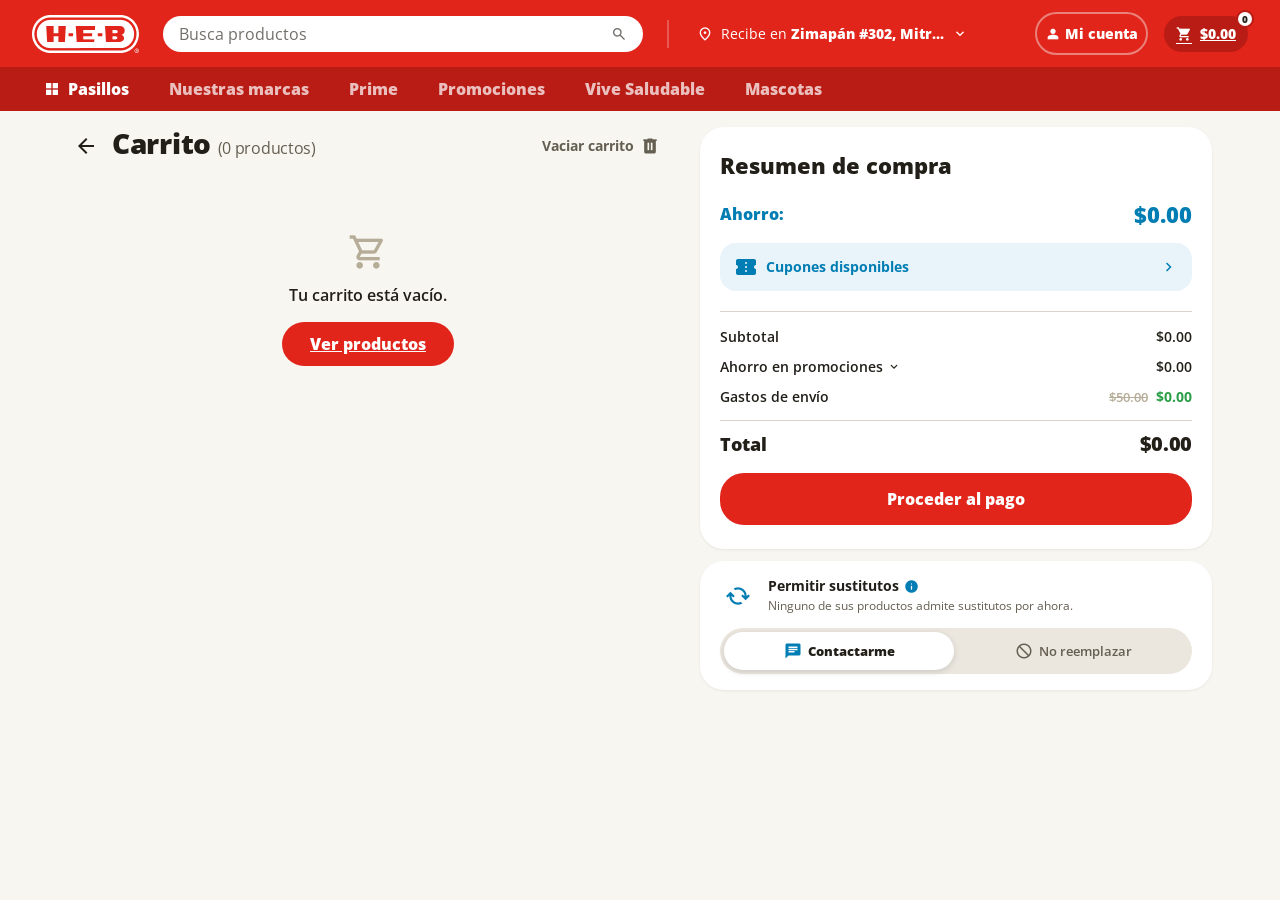
==== commit 2d955cb7: "Add files via upload" ====
--- a/cart.html
+++ b/cart.html
@@ -17,7 +17,7 @@
 <!-- ══ HEADER ══ -->
 <header class="plp-header">
   <div class="plp-header-top">
-    <button class="plp-icon-btn plp-header-lead-btn" aria-label="Menú">
+    <button class="plp-icon-btn plp-header-lead-btn" onclick="openPasillosMenu()" aria-label="Menú">
       <span class="msi" aria-hidden="true">menu</span>
     </button>
 
@@ -57,6 +57,7 @@
 
     <a class="plp-icon-btn plp-cart-icon-btn" href="cart.html" aria-label="Ir al carrito">
       <span class="msi" aria-hidden="true">shopping_cart</span>
+      <span class="plp-cart-badge">0</span>
     </a>
   </div>
 
@@ -66,7 +67,7 @@
   </button>
 
   <nav class="plp-pleca" aria-label="Categorías">
-    <button class="plp-pleca-item active"><span class="msi" aria-hidden="true">border_all</span> Pasillos</button>
+    <button class="plp-pleca-item active" onclick="openPasillosMenu()"><span class="msi" aria-hidden="true">border_all</span> Pasillos</button>
     <button class="plp-pleca-item">Nuestras marcas</button>
     <button class="plp-pleca-item">Prime</button>
     <button class="plp-pleca-item">Promociones</button>
@@ -82,7 +83,7 @@
   <section class="cart-main">
 
     <div class="cart-head">
-      <button class="back-btn" aria-label="Regresar" onclick="location.href='index.html'">
+      <button class="back-btn" aria-label="Regresar" onclick="location.href='plp.html'">
         <span class="msi" aria-hidden="true">arrow_back</span>
       </button>
       <h1 class="cart-title">Carrito <span class="cart-count">(0 productos)</span></h1>
@@ -94,29 +95,40 @@
 
     <!-- Substitute global toggle (mobile/tablet: inline at top of list) -->
     <div class="toggle-card toggle-card--mobile">
-      <div class="toggle-icon">
-        <span class="msi" aria-hidden="true" style="font-size:26px; color:#007db3">cached</span>
-      </div>
-      <div class="toggle-content">
-        <div class="toggle-title">
-          Permitir sustitutos
-          <span class="info-tooltip-wrap">
-            <button type="button" class="msi msi-fill info-icon" aria-label="¿Cómo funcionan los sustitutos?" aria-expanded="false" onclick="toggleInfoTooltip(this)">info</button>
-            <div class="info-tooltip" hidden>
-              <div class="info-tooltip-arrow"></div>
-              <div class="info-tooltip-header">
-                <span>¿Cómo funcionan los sustitutos?</span>
-                <button type="button" class="info-tooltip-close" aria-label="Cerrar" onclick="closeInfoTooltip(this)">
-                  <span class="msi" aria-hidden="true" style="font-size:14px">close</span>
-                </button>
+      <div class="toggle-header">
+        <div class="toggle-icon">
+          <span class="msi" aria-hidden="true" style="font-size:26px; color:#007db3">cached</span>
+        </div>
+        <div class="toggle-content">
+          <div class="toggle-title">
+            Permitir sustitutos
+            <span class="info-tooltip-wrap">
+              <button type="button" class="msi msi-fill info-icon" aria-label="¿Cómo funcionan los sustitutos?" aria-expanded="false" onclick="toggleInfoTooltip(this)">info</button>
+              <div class="info-tooltip" hidden>
+                <div class="info-tooltip-arrow"></div>
+                <div class="info-tooltip-header">
+                  <span>¿Cómo funcionan los sustitutos?</span>
+                  <button type="button" class="info-tooltip-close" aria-label="Cerrar" onclick="closeInfoTooltip(this)">
+                    <span class="msi" aria-hidden="true" style="font-size:14px">close</span>
+                  </button>
+                </div>
+                <p class="info-tooltip-body">Si un producto se acaba antes de recolectarlo, lo remplazamos por tu alternativa preferida, sin demoras ni sorpresas.</p>
               </div>
-              <p class="info-tooltip-body">Si un producto se acaba antes de recolectarlo, lo remplazamos por tu alternativa preferida, sin demoras ni sorpresas.</p>
-            </div>
-          </span>
-        </div>
-        <div class="toggle-desc">2 de sus productos admiten sustitutos.</div>
-      </div>
-      <button class="toggle-switch" aria-pressed="true" onclick="toggleAllowSubstitutes()"></button>
+            </span>
+          </div>
+          <div class="toggle-desc">2 de sus productos admiten sustitutos.</div>
+        </div>
+      </div>
+      <div class="toggle-segment" role="group" aria-label="¿Qué prefieres si un producto se agota?">
+        <button type="button" class="toggle-segment-btn" data-choice="contact" onclick="setAllowSubstitutes(true)">
+          <span class="msi msi-fill" aria-hidden="true">chat</span>
+          Contactarme
+        </button>
+        <button type="button" class="toggle-segment-btn" data-choice="none" onclick="setAllowSubstitutes(false)">
+          <span class="msi" aria-hidden="true">block</span>
+          No reemplazar
+        </button>
+      </div>
     </div>
 
     <div id="cartItemsList" class="cart-items-list"></div>
@@ -124,7 +136,7 @@
     <div class="cart-empty" id="cartEmptyState" hidden>
       <span class="msi" aria-hidden="true" style="font-size:40px; color:#b6ad98">shopping_cart</span>
       <p>Tu carrito está vacío.</p>
-      <a class="pago-btn" href="index.html">Ver productos</a>
+      <a class="pago-btn" href="plp.html">Ver productos</a>
     </div>
 
   </section>
@@ -176,29 +188,40 @@
 
     <!-- Substitute global toggle (desktop: below Resumen de compra) -->
     <div class="toggle-card toggle-card--desktop">
-      <div class="toggle-icon">
-        <span class="msi" aria-hidden="true" style="font-size:26px; color:#007db3">cached</span>
-      </div>
-      <div class="toggle-content">
-        <div class="toggle-title">
-          Permitir sustitutos
-          <span class="info-tooltip-wrap">
-            <button type="button" class="msi msi-fill info-icon" aria-label="¿Cómo funcionan los sustitutos?" aria-expanded="false" onclick="toggleInfoTooltip(this)">info</button>
-            <div class="info-tooltip" hidden>
-              <div class="info-tooltip-arrow"></div>
-              <div class="info-tooltip-header">
-                <span>¿Cómo funcionan los sustitutos?</span>
-                <button type="button" class="info-tooltip-close" aria-label="Cerrar" onclick="closeInfoTooltip(this)">
-                  <span class="msi" aria-hidden="true" style="font-size:14px">close</span>
-                </button>
+      <div class="toggle-header">
+        <div class="toggle-icon">
+          <span class="msi" aria-hidden="true" style="font-size:26px; color:#007db3">cached</span>
+        </div>
+        <div class="toggle-content">
+          <div class="toggle-title">
+            Permitir sustitutos
+            <span class="info-tooltip-wrap">
+              <button type="button" class="msi msi-fill info-icon" aria-label="¿Cómo funcionan los sustitutos?" aria-expanded="false" onclick="toggleInfoTooltip(this)">info</button>
+              <div class="info-tooltip" hidden>
+                <div class="info-tooltip-arrow"></div>
+                <div class="info-tooltip-header">
+                  <span>¿Cómo funcionan los sustitutos?</span>
+                  <button type="button" class="info-tooltip-close" aria-label="Cerrar" onclick="closeInfoTooltip(this)">
+                    <span class="msi" aria-hidden="true" style="font-size:14px">close</span>
+                  </button>
+                </div>
+                <p class="info-tooltip-body">Si un producto se acaba antes de recolectarlo, lo remplazamos por tu alternativa preferida, sin demoras ni sorpresas.</p>
               </div>
-              <p class="info-tooltip-body">Si un producto se acaba antes de recolectarlo, lo remplazamos por tu alternativa preferida, sin demoras ni sorpresas.</p>
-            </div>
-          </span>
-        </div>
-        <div class="toggle-desc">2 de sus productos admiten sustitutos.</div>
-      </div>
-      <button class="toggle-switch" aria-pressed="true" onclick="toggleAllowSubstitutes()"></button>
+            </span>
+          </div>
+          <div class="toggle-desc">2 de sus productos admiten sustitutos.</div>
+        </div>
+      </div>
+      <div class="toggle-segment" role="group" aria-label="¿Qué prefieres si un producto se agota?">
+        <button type="button" class="toggle-segment-btn" data-choice="contact" onclick="setAllowSubstitutes(true)">
+          <span class="msi msi-fill" aria-hidden="true">chat</span>
+          Contactarme
+        </button>
+        <button type="button" class="toggle-segment-btn" data-choice="none" onclick="setAllowSubstitutes(false)">
+          <span class="msi" aria-hidden="true">block</span>
+          No reemplazar
+        </button>
+      </div>
     </div>
 
   </aside>
@@ -234,7 +257,7 @@
 <div class="plp-modal" id="subModal" hidden role="dialog" aria-modal="true" aria-labelledby="subModalTitle">
   <div class="plp-modal-sheet">
     <div class="plp-modal-header">
-      <button type="button" class="plp-modal-back" id="subBack" onclick="showMainView()" aria-label="Regresar" hidden>
+      <button type="button" class="plp-modal-back" id="subBack" onclick="closeSearchScreen()" aria-label="Regresar" hidden>
         <span class="msi" aria-hidden="true" style="font-size:18px">arrow_back</span>
       </button>
       <h2 class="plp-modal-title" id="subModalTitle">Sustitutos</h2>
@@ -244,64 +267,16 @@
     </div>
 
     <div class="plp-modal-body">
-      <div class="plp-modal-view" id="subMainView">
-        <p class="plp-modal-desc">Cuando ves la etiqueta "Quedan pocos", existe la posibilidad de que ese producto se agote antes de recolectar tu pedido. Dinos qué prefieres como sustituto, por si es necesario.</p>
-
-        <div class="plp-sub-options">
-          <button type="button" class="plp-sub-option" data-choice="picker" onclick="selectChoice({type:'picker'})">
-            <span class="plp-sub-icon">
-              <span class="msi" aria-hidden="true" style="font-size:16px; color:white">person</span>
-            </span>
-            <span class="plp-sub-text">
-              <strong>Picker sugiere</strong>
-              <small>Si no contesto, que elijan por mi</small>
-            </span>
-            <span class="plp-radio"></span>
-          </button>
-
-          <button type="button" class="plp-sub-option" data-choice="contact" onclick="selectChoice({type:'contact'})">
-            <span class="plp-sub-icon">
-              <svg width="14" height="14" viewBox="0 0 12.0002 12.0831" fill="none" xmlns="http://www.w3.org/2000/svg" aria-hidden="true"><path d="M5.87335 0.00266294C6.56081 -0.0241561 7.55139 0.154553 8.18457 0.405423C9.70459 1.00769 10.978 2.25489 11.5839 3.7768C11.9359 4.66105 12.0873 5.80712 11.95 6.75021C11.7646 8.09592 11.1989 9.25462 10.2379 10.2127C9.22842 11.2191 8.04865 11.8051 6.62156 11.9346C5.90042 12.0001 5.4444 11.9569 4.72683 11.8348C4.4585 11.7849 4.19512 11.7113 3.9398 11.6148C3.79424 11.5582 3.27469 11.2928 3.14666 11.3057C2.39673 11.3816 1.66231 11.7034 0.913892 11.8378C0.832897 11.8523 0.680643 11.9049 0.611426 11.909C0.468513 11.9173 0.110114 12.083 0.0176404 12.0831C0.00253687 12.0493 -0.00680369 12.0276 0.0060992 11.9896C0.166158 11.5185 0.256352 11.0196 0.392996 10.5402C0.531824 10.053 0.739838 9.47618 0.803687 8.97552C0.694607 8.7092 0.529624 8.43401 0.434316 8.17858C-1.02124 4.278 1.67386 0.138563 5.87335 0.00266294ZM1.43023 10.6357C1.73395 10.57 2.04816 10.4926 2.35127 10.4132C2.62051 10.3427 2.96308 10.2066 3.23967 10.1823C3.41248 10.167 3.70679 10.4207 3.8969 10.4986C4.47662 10.7359 4.87994 10.8787 5.50822 10.9343C6.84498 11.0358 8.05853 10.7275 9.14516 9.8444C12.2246 7.3419 11.2694 2.42136 7.47833 1.23583C6.89383 1.05305 6.25353 1.01485 5.62878 1.04813C5.25308 1.093 4.82431 1.14315 4.46592 1.26783C3.33242 1.66215 2.41574 2.37193 1.78636 3.39058C1.18346 4.35815 0.936199 5.50545 1.08706 6.63547C1.16259 7.24596 1.29936 7.62289 1.54583 8.17991C1.57234 8.23983 1.60549 8.31822 1.6388 8.37035C1.71224 8.48531 1.91047 8.7028 1.89564 8.84999C1.86101 9.19382 1.7114 9.58663 1.61643 9.92159C1.54769 10.164 1.49601 10.4026 1.43023 10.6357Z" fill="white"/><path d="M3.90227 3.05696C4.02547 3.04353 4.17253 3.0545 4.28913 3.09782C4.44697 3.15646 4.50496 3.28476 4.57223 3.42847C4.63756 3.56799 5.01711 4.57885 5.01339 4.67599C5.00897 4.79079 4.85787 4.96527 4.7839 5.05002C4.6847 5.16367 4.53759 5.28211 4.48753 5.4259C4.46447 5.49217 4.46279 5.56761 4.49423 5.63149C4.54619 5.73707 4.63046 5.84708 4.69503 5.94659C5.08753 6.55141 5.53387 6.97258 6.15152 7.33804C6.27374 7.41036 6.39928 7.49609 6.53341 7.54295C6.61413 7.57116 6.71709 7.58677 6.79821 7.55047C7.05293 7.4365 7.23859 6.95262 7.54865 6.80625C7.84653 6.86513 8.89627 7.4263 9.09739 7.62524C9.09798 7.90575 9.01086 8.25674 8.84831 8.48781C7.90005 9.54136 6.59813 8.84779 5.56569 8.33913C5.37563 8.24548 4.68345 7.6878 4.52705 7.50809C3.63762 6.48618 2.21411 4.80907 3.26899 3.44933C3.45978 3.2034 3.60791 3.09001 3.90227 3.05696Z" fill="white"/></svg>
-            </span>
-            <span class="plp-sub-text">
-              <strong>Que me contacten</strong>
-              <small>Preguntar vía WhatsApp</small>
-            </span>
-            <span class="plp-radio"></span>
-          </button>
-
-          <button type="button" class="plp-sub-option" data-choice="none" onclick="selectChoice({type:'none'})">
-            <span class="plp-sub-icon">
-              <span class="msi" aria-hidden="true" style="font-size:16px; color:white">block</span>
-            </span>
-            <span class="plp-sub-text">
-              <strong>No reemplazar</strong>
-              <small>Eliminar producto del pedido</small>
-            </span>
-            <span class="plp-radio"></span>
-          </button>
-
-          <button type="button" class="plp-sub-option plp-sub-option-nav" id="subSearchNav" onclick="showSearchView()">
-            <span class="plp-sub-icon">
-              <span class="msi" aria-hidden="true" style="font-size:16px; color:white">search</span>
-            </span>
-            <span class="plp-sub-text"><strong>Buscar otro sustituto</strong></span>
-            <span class="plp-chevron">
-              <span class="msi" aria-hidden="true" style="font-size:18px">chevron_right</span>
-            </span>
-          </button>
-        </div>
+      <div class="plp-modal-view" id="subMainScreen">
+        <p class="plp-modal-desc">Quedan pocas piezas de este producto. Dinos qué prefieres si se agota.</p>
 
         <div class="plp-similar">
-          <button type="button" class="plp-similar-header" id="subSimilarToggle" onclick="toggleSimilar()" aria-expanded="true" aria-controls="subCarousel">
-            <span class="plp-similar-header-title">Productos similares</span>
-            <span class="msi plp-similar-chevron" id="subSimilarChevron" aria-hidden="true">keyboard_arrow_up</span>
-          </button>
+          <h3 class="plp-similar-title">Elige un producto o una opción</h3>
           <div class="plp-similar-row" id="subCarousel"></div>
         </div>
       </div>
 
-      <div class="plp-modal-view" id="subSearchView" hidden>
+      <div class="plp-modal-view" id="subSearchScreen" hidden>
         <div class="plp-search-input-wrap">
           <span class="msi" aria-hidden="true" style="font-size:16px; color:#655f52">search</span>
           <input type="text" id="subSearchInput" class="plp-search-input" placeholder="Busca cualquier producto para sustituir" oninput="renderSearchGrid()">
@@ -313,6 +288,8 @@
       </div>
     </div>
 
+    <div class="plp-selection-summary" id="subSelectionSummary" hidden></div>
+
     <div class="plp-modal-footer">
       <p>Se te cobrará el precio del artículo que recibas.</p>
       <button type="button" class="plp-modal-save" id="subSave" onclick="saveSelection()" disabled>Guardar selección</button>
@@ -325,6 +302,98 @@
   <span>Sustituto guardado con éxito.</span>
 </div>
 
+<!-- ══ MENÚ PASILLOS (mega menú de categorías) ══ -->
+<div class="pasillos-overlay" id="pasillosOverlay" onclick="closePasillosMenu()" hidden></div>
+<div class="pasillos-panel" id="pasillosPanel" hidden role="dialog" aria-modal="true" aria-label="Pasillos">
+  <div class="pasillos-sheet">
+    <div class="pasillos-view" id="pasillosLevel1">
+      <div class="pasillos-header">
+        <h2 class="pasillos-title">Explorar todo</h2>
+        <button type="button" class="pasillos-close" onclick="closePasillosMenu()" aria-label="Cerrar">
+          <span class="msi" aria-hidden="true" style="font-size:18px">close</span>
+        </button>
+      </div>
+      <div class="pasillos-list">
+        <button type="button" class="pasillos-pill">Despensa</button>
+        <button type="button" class="pasillos-pill" onclick="showPasillosLevel2()">Frutas y Verduras</button>
+        <button type="button" class="pasillos-pill">Carnes y Pescados</button>
+        <button type="button" class="pasillos-pill">Bebidas y Snacks</button>
+        <button type="button" class="pasillos-pill">Jamones, Quesos y Deli</button>
+        <button type="button" class="pasillos-pill">Pan y Tortillas</button>
+        <button type="button" class="pasillos-pill">Lácteos y Huevo</button>
+        <button type="button" class="pasillos-pill">Vinos, Licores y Cervezas</button>
+        <button type="button" class="pasillos-pill">Alimentos Congelados</button>
+        <button type="button" class="pasillos-pill">Bebés</button>
+        <button type="button" class="pasillos-pill">Cuidado Personal y Belleza</button>
+        <button type="button" class="pasillos-pill">Mascotas</button>
+        <button type="button" class="pasillos-pill">Hogar y Entretenimiento</button>
+        <button type="button" class="pasillos-pill">Limpieza del Hogar</button>
+      </div>
+    </div>
+
+    <div class="pasillos-view" id="pasillosLevel2" hidden>
+      <div class="pasillos-header">
+        <button type="button" class="pasillos-back" onclick="showPasillosLevel1()" aria-label="Regresar">
+          <span class="msi" aria-hidden="true" style="font-size:18px">arrow_back</span>
+        </button>
+        <h2 class="pasillos-title">Frutas y Verduras</h2>
+        <button type="button" class="pasillos-close" onclick="closePasillosMenu()" aria-label="Cerrar">
+          <span class="msi" aria-hidden="true" style="font-size:18px">close</span>
+        </button>
+      </div>
+      <div class="pasillos-groups">
+        <div class="pasillos-group">
+          <button type="button" class="pasillos-group-header" onclick="togglePasillosGroup(this)">
+            <span class="msi pasillos-group-chevron" aria-hidden="true">keyboard_arrow_down</span>
+            <span class="pasillos-group-name">A Granel</span>
+            <a class="pasillos-vertodo" href="#" onclick="event.preventDefault()">Ver todo</a>
+          </button>
+          <div class="pasillos-group-items" hidden>
+            <a class="pasillos-item" href="#" onclick="event.preventDefault()">Desinfectantes</a>
+          </div>
+        </div>
+
+        <div class="pasillos-group">
+          <button type="button" class="pasillos-group-header" onclick="togglePasillosGroup(this)">
+            <span class="msi pasillos-group-chevron" aria-hidden="true">keyboard_arrow_down</span>
+            <span class="pasillos-group-name">Ensaladas</span>
+            <a class="pasillos-vertodo" href="#" onclick="event.preventDefault()">Ver todo</a>
+          </button>
+          <div class="pasillos-group-items" hidden>
+            <a class="pasillos-item" href="#" onclick="event.preventDefault()">Fruta Cortada</a>
+            <a class="pasillos-item" href="#" onclick="event.preventDefault()">Fruta Enchilada</a>
+          </div>
+        </div>
+
+        <div class="pasillos-group">
+          <button type="button" class="pasillos-group-header" onclick="togglePasillosGroup(this)">
+            <span class="msi pasillos-group-chevron" aria-hidden="true">keyboard_arrow_up</span>
+            <span class="pasillos-group-name">Frutas</span>
+            <a class="pasillos-vertodo pasillos-vertodo--active" href="plp.html">Ver todo</a>
+          </button>
+          <div class="pasillos-group-items">
+            <a class="pasillos-item" href="plp.html">HEB Fresh</a>
+            <a class="pasillos-item" href="plp.html">Jugos</a>
+            <a class="pasillos-item" href="plp.html">Nueces y Cacahuates</a>
+            <a class="pasillos-item" href="plp.html">Orgánicos</a>
+            <a class="pasillos-item" href="plp.html">Variedad</a>
+            <a class="pasillos-item" href="plp.html">Vegetales en bolsa</a>
+          </div>
+        </div>
+
+        <div class="pasillos-group">
+          <button type="button" class="pasillos-group-header" onclick="togglePasillosGroup(this)">
+            <span class="msi pasillos-group-chevron" aria-hidden="true">keyboard_arrow_down</span>
+            <span class="pasillos-group-name">Verduras</span>
+            <a class="pasillos-vertodo" href="#" onclick="event.preventDefault()">Ver todo</a>
+          </button>
+          <div class="pasillos-group-items" hidden></div>
+        </div>
+      </div>
+    </div>
+  </div>
+</div>
+
 <script src="plp.js"></script>
 <script src="cart.js"></script>
 </body>
--- a/style.css
+++ b/style.css
@@ -32,6 +32,17 @@
   color: var(--ink);
   min-height: 100vh;
   -webkit-font-smoothing: antialiased;
+}
+
+/* ══ Transición entre páginas — muy rápida y sutil, casi imperceptible ══ */
+/* Progressive enhancement: en navegadores sin soporte, la navegación es instantánea (sin transición). */
+@view-transition {
+  navigation: auto;
+}
+::view-transition-old(root),
+::view-transition-new(root) {
+  animation-duration: .12s;
+  animation-timing-function: ease-out;
 }
 
 /* ══ Icon library — Material Symbols Outlined ══ */
@@ -468,8 +479,8 @@
   border-radius: 24px;
   padding: 16px 20px;
   display: flex;
-  align-items: center;
-  gap: 12px;
+  flex-direction: column;
+  gap: 14px;
   box-shadow: 0 1px 3px rgba(34,31,25,.07);
   margin-bottom: 20px;
 }
@@ -478,6 +489,11 @@
 @media (min-width: 1200px) {
   .toggle-card--mobile { display: none; }
   .toggle-card--desktop { display: flex; margin-bottom: 0; }
+}
+.toggle-header {
+  display: flex;
+  align-items: center;
+  gap: 12px;
 }
 .toggle-icon {
   width: 36px;
@@ -577,31 +593,46 @@
   color: white;
   line-height: 18px;
 }
-.toggle-switch {
-  flex-shrink: 0;
-  width: 50px;
-  height: 28px;
-  border-radius: 14px;
-  border: none;
-  cursor: pointer;
-  position: relative;
-  background: var(--blue);
-  transition: background .2s;
-}
-.toggle-switch::after {
-  content: '';
-  position: absolute;
-  width: 22px;
-  height: 22px;
-  background: white;
-  border-radius: 50%;
-  top: 3px;
-  right: 3px;
-  transition: right .2s, left .2s;
-  box-shadow: 0 1px 3px rgba(0,0,0,.25);
-}
-.toggle-switch.off { background: var(--border); }
-.toggle-switch.off::after { right: unset; left: 3px; }
+/* ── Segmented "Contactarme" / "No reemplazar" (estilo píldora: opción activa en
+   cápsula blanca con ícono a color; la inactiva queda apagada sobre el fondo tenue) ── */
+.toggle-segment {
+  display: flex;
+  gap: 4px;
+  background: var(--subtle);
+  border-radius: 9999px;
+  padding: 4px;
+}
+.toggle-segment-btn {
+  flex: 1;
+  min-width: 0;
+  display: flex;
+  align-items: center;
+  justify-content: center;
+  gap: 6px;
+  border: none;
+  background: none;
+  border-radius: 9999px;
+  padding: 10px 12px;
+  font-family: var(--fn);
+  font-size: 13px;
+  font-weight: 600;
+  color: var(--ink-2);
+  cursor: pointer;
+  white-space: nowrap;
+  transition: background .15s, color .15s, box-shadow .15s;
+}
+.toggle-segment-btn .msi {
+  font-size: 18px;
+  color: var(--ink-2);
+  transition: color .15s;
+}
+.toggle-segment-btn.active {
+  background: var(--surface);
+  color: var(--ink);
+  font-weight: 800;
+  box-shadow: 0 2px 6px rgba(34,31,25,.14);
+}
+.toggle-segment-btn.active .msi { color: var(--blue); }
 
 /* ── Responsive: mobile ≤767px · tablet 768–1199px (stacked, wider) · desktop ≥1200px (2 columns) ── */
 @media (max-width: 1199px) {
--- a/plp.css
+++ b/plp.css
@@ -199,7 +199,7 @@
   line-height: 1;
 }
 
-.plp-cart-icon-btn { display: flex; }
+.plp-cart-icon-btn { display: flex; position: relative; }
 
 .plp-delivery-bar {
   width: 100%;
@@ -525,10 +525,6 @@
   display: flex;
   justify-content: flex-end;
 }
-.plp-cta.plp-cta-center {
-  justify-content: center;
-}
-
 .plp-add-btn {
   width: 40px;
   height: 40px;
@@ -546,18 +542,19 @@
 .plp-add-btn:active,
 .plp-add-btn.added  { transform: scale(.92); }
 
-/* Stepper inline (cantidad ya agregada al carrito) */
+/* Stepper inline (cantidad ya agregada al carrito): ocupa el ancho completo de la imagen
+   para que el botón "+" quede en el mismo borde derecho que el botón "+" del estado default. */
 .plp-stepper-inline {
-  display: inline-flex;
-  align-items: center;
-  justify-content: center;
-  gap: 18px;
+  display: flex;
+  align-items: center;
+  justify-content: space-between;
+  gap: 12px;
   background: var(--red);
   border: 4px solid var(--bg);
   border-radius: 9999px;
   height: 40px;
   padding: 0 14px;
-  max-width: 100%;
+  width: 100%;
   box-shadow: 0 2px 6px rgba(34,31,25,.28);
 }
 .plp-stepper-inline button {
@@ -618,7 +615,16 @@
   font-weight: 800;
 }
 .plp-badge[hidden] { display: none; }
-.plp-badge-pink { background: var(--plp-pink-bg); color: var(--plp-pink-txt); }
+.plp-badge-pink {
+  background: var(--plp-pink-bg);
+  color: var(--plp-pink-txt);
+  cursor: pointer;
+  transition: background .12s, transform .12s;
+}
+.plp-badge-pink:hover {
+  background: #f2bede;
+  transform: scale(1.03);
+}
 .plp-badge-gray { background: var(--subtle); color: var(--ink-2); }
 .plp-badge-blue {
   background: var(--blue-bg);
@@ -745,7 +751,10 @@
   inset: 0;
   background: rgba(34,31,25,.45);
   z-index: 100;
-}
+  opacity: 0;
+  transition: opacity .2s ease-out;
+}
+.plp-overlay.open { opacity: 1; }
 
 .plp-modal {
   position: fixed;
@@ -754,7 +763,9 @@
   transform: translateX(-50%);
   width: 100%;
   max-width: 480px;
-  max-height: 88vh;
+  /* Alto fijo (no max-height) para que el modal mida siempre lo mismo sin importar
+     qué tan corto o largo sea el contenido del segmento/vista activa. */
+  height: 88vh;
   z-index: 101;
   display: flex;
   flex-direction: column;
@@ -769,13 +780,17 @@
   max-height: 88vh;
   height: 100%;
   box-shadow: 0 -4px 18px rgba(0,0,0,.15);
-}
+  /* Cerrado: fuera de pantalla hacia abajo (mobile/tablet = sheet vertical) */
+  transform: translateY(100%);
+  transition: transform .2s cubic-bezier(.22,.61,.36,1);
+}
+.plp-modal.open .plp-modal-sheet { transform: translateY(0); }
 
 /* Tablet: centered, taller bottom sheet */
 @media (min-width: 768px) and (max-width: 1199px) {
   .plp-modal {
     max-width: 600px;
-    max-height: 85vh;
+    height: 85vh;
   }
   .plp-modal-sheet {
     border-radius: 24px;
@@ -799,7 +814,10 @@
     border-radius: 0;
     max-height: none;
     height: 100%;
-  }
+    /* Cerrado: fuera de pantalla hacia la derecha (desktop = drawer lateral) */
+    transform: translateX(100%);
+  }
+  .plp-modal.open .plp-modal-sheet { transform: translateX(0); }
 }
 
 .plp-modal-header {
@@ -847,59 +865,6 @@
   margin-bottom: 16px;
 }
 
-/* ── Option rows ── */
-.plp-sub-options {
-  display: flex;
-  flex-direction: column;
-  margin-bottom: 24px;
-  border-radius: 12px;
-  overflow: hidden;
-}
-.plp-sub-option {
-  background: var(--blue-bg);
-  border: none;
-  border-bottom: 1px solid rgba(255,255,255,.6);
-  cursor: pointer;
-  display: flex;
-  align-items: center;
-  gap: 8px;
-  padding: 16px;
-  text-align: left;
-  font-family: var(--fn);
-}
-.plp-sub-icon {
-  background: var(--blue);
-  border-radius: 9999px;
-  width: 20px;
-  height: 20px;
-  flex-shrink: 0;
-  display: flex;
-  align-items: center;
-  justify-content: center;
-}
-.plp-sub-text {
-  flex: 1;
-  min-width: 0;
-  display: flex;
-  flex-wrap: wrap;
-  align-items: baseline;
-  gap: 6px;
-}
-.plp-sub-text strong {
-  font-size: 14px;
-  font-weight: 700;
-  color: var(--ink);
-}
-.plp-sub-text small {
-  font-size: 12px;
-  font-weight: 600;
-  color: var(--ink-3);
-}
-.plp-chevron {
-  flex-shrink: 0;
-  display: flex;
-}
-
 .plp-radio {
   flex-shrink: 0;
   width: 24px;
@@ -920,46 +885,37 @@
   border-radius: 9999px;
   background: transparent;
 }
-.plp-sub-option.selected .plp-radio,
 .plp-radio.checked {
   border-color: var(--blue);
 }
-.plp-sub-option.selected .plp-radio::after,
 .plp-radio.checked::after {
   background: var(--blue);
 }
 
-/* ── Similar products / carousel (acordeón) ── */
-.plp-similar-header {
-  display: flex;
-  align-items: center;
-  justify-content: space-between;
-  width: 100%;
-  background: none;
-  border: none;
-  padding: 0 16px 0 0;
-  margin-bottom: 16px;
-  cursor: pointer;
-  font-family: var(--fn);
-  text-align: left;
-}
-.plp-similar-header-title {
+#subMainScreen {
+  display: flex;
+  flex-direction: column;
+}
+#subMainScreen[hidden] { display: none; }
+
+/* ── Similar products / carousel ── */
+.plp-similar-title {
   font-size: 20px;
   font-weight: 800;
-  color: var(--ink);
-}
-.plp-similar-chevron {
-  flex-shrink: 0;
-  color: var(--ink);
-}
-.plp-similar-row[hidden] {
-  display: none;
+  line-height: 24px;
+  color: var(--ink);
+  margin: 0 0 16px;
 }
 .plp-similar-row {
   display: flex;
   gap: 14px;
   overflow-x: auto;
   padding-bottom: 8px;
+  /* Empieza alineada con el texto (mismo padding del modal) pero se sale por los bordes:
+     margen negativo + padding propio, para que el scroll llegue hasta el borde real del modal. */
+  margin: 0 -24px;
+  padding-left: 24px;
+  padding-right: 24px;
 }
 
 .plp-mini-card {
@@ -969,6 +925,12 @@
   flex-direction: column;
   gap: 8px;
   font-family: var(--fn);
+}
+.plp-mini-sponsored {
+  font-size: 11px;
+  color: var(--ink-3);
+  text-align: right;
+  margin-bottom: -4px;
 }
 .plp-mini-media {
   position: relative;
@@ -1022,7 +984,54 @@
   overflow: hidden;
 }
 
-/* ── Search view ── */
+/* ── Tarjetas de opción al final del carrusel: Buscar otro producto / Contactarme /
+   HEB Sugiere / No reemplazar. Ícono circular + título + descripción, todo centrado. */
+.plp-option-card {
+  align-items: center;
+  text-align: center;
+  gap: 10px;
+}
+.plp-option-circle-wrap {
+  position: relative;
+  width: 64px;
+  height: 64px;
+  flex-shrink: 0;
+  cursor: pointer;
+}
+.plp-option-circle {
+  width: 100%;
+  height: 100%;
+  border-radius: 9999px;
+  background: var(--subtle);
+  border: 1.5px solid var(--border);
+  display: flex;
+  align-items: center;
+  justify-content: center;
+}
+.plp-option-circle-wrap .plp-radio {
+  position: absolute;
+  /* Queda completo e inscrito sobre el círculo (no asomando hacia el fondo de la página,
+     donde su mitad se perdía por falta de contraste), igual que el radio inset de las
+     tarjetas de producto. */
+  top: 2px;
+  right: 2px;
+  background: var(--surface);
+}
+.plp-option-title {
+  font-size: 13px;
+  font-weight: 800;
+  color: var(--ink);
+  line-height: 16px;
+}
+.plp-option-desc {
+  font-size: 12px;
+  color: var(--ink-2);
+  line-height: 15px;
+}
+
+/* ── Buscador — pantalla independiente (ver #subSearchScreen) ──
+   Fija arriba del modal (sticky sobre .plp-modal-body) mientras se hace scroll
+   en la grilla de resultados. */
 .plp-search-input-wrap {
   display: flex;
   align-items: center;
@@ -1033,6 +1042,9 @@
   padding: 10px 16px;
   margin-bottom: 16px;
   flex-shrink: 0;
+  position: sticky;
+  top: 0;
+  z-index: 5;
 }
 .plp-search-input {
   flex: 1;
@@ -1056,6 +1068,11 @@
   display: grid;
   grid-template-columns: 1fr 1fr;
   gap: 16px;
+}
+/* Las tarjetas crecen para llenar su columna (en vez de quedarse en los 140px fijos de
+   .plp-mini-card), igual que en la grilla del PLP. */
+.plp-search-grid .plp-mini-card {
+  width: 100%;
 }
 .plp-search-empty {
   grid-column: 1 / -1;
@@ -1075,11 +1092,61 @@
     width: calc((100% - 28px) / 3);
   }
   .plp-search-grid {
-    grid-template-columns: 1fr 1fr;
-  }
-  .plp-search-grid .plp-mini-card {
-    width: 100%;
-  }
+    grid-template-columns: repeat(3, 1fr);
+  }
+}
+
+/* ── Miniatura de la elección actual, fija arriba del botón "Guardar selección" ── */
+.plp-selection-summary {
+  display: flex;
+  align-items: center;
+  gap: 12px;
+  padding: 12px 16px;
+  border-top: 1px solid var(--border);
+  flex-shrink: 0;
+}
+.plp-selection-summary[hidden] { display: none; }
+.plp-selection-img {
+  width: 48px;
+  height: 48px;
+  border-radius: 10px;
+  object-fit: cover;
+  flex-shrink: 0;
+}
+.plp-selection-icon {
+  width: 48px;
+  height: 48px;
+  border-radius: 10px;
+  background: var(--blue);
+  display: flex;
+  align-items: center;
+  justify-content: center;
+  flex-shrink: 0;
+}
+.plp-selection-info {
+  flex: 1;
+  min-width: 0;
+  display: flex;
+  flex-direction: column;
+  gap: 2px;
+}
+.plp-selection-name {
+  font-size: 13px;
+  font-weight: 700;
+  color: var(--ink);
+  white-space: nowrap;
+  overflow: hidden;
+  text-overflow: ellipsis;
+}
+.plp-selection-qty {
+  font-size: 12px;
+  color: var(--ink-2);
+}
+.plp-selection-price {
+  font-size: 15px;
+  font-weight: 800;
+  color: var(--ink);
+  flex-shrink: 0;
 }
 
 /* ── Footer / save ── */
@@ -1094,6 +1161,7 @@
 }
 .plp-modal-footer p {
   font-size: 12px;
+  font-weight: 700;
   color: var(--ink-2);
   text-align: center;
 }
@@ -1145,3 +1213,149 @@
   opacity: 1;
   transform: translateX(-50%) translateY(0);
 }
+
+/* ══ Menú "Pasillos" (mega menú de categorías) ══
+   Drawer anclado a la izquierda, igual en todos los breakpoints: en mobile/tablet se abre
+   desde el ícono de menú (hamburguesa); en desktop (≥1200px) desde el botón "Pasillos" de la pleca. */
+.pasillos-overlay {
+  position: fixed;
+  inset: 0;
+  background: rgba(34,31,25,.45);
+  z-index: 300;
+  opacity: 0;
+  transition: opacity .2s ease-out;
+}
+.pasillos-overlay.open { opacity: 1; }
+
+.pasillos-panel {
+  position: fixed;
+  left: 0;
+  top: 0;
+  bottom: 0;
+  width: 100%;
+  max-width: 420px;
+  z-index: 301;
+  display: flex;
+  flex-direction: column;
+}
+.pasillos-panel[hidden] { display: none; }
+
+.pasillos-sheet {
+  background: var(--surface);
+  display: flex;
+  flex-direction: column;
+  height: 100%;
+  box-shadow: 4px 0 18px rgba(0,0,0,.15);
+  transform: translateX(-100%);
+  transition: transform .2s cubic-bezier(.22,.61,.36,1);
+}
+.pasillos-panel.open .pasillos-sheet { transform: translateX(0); }
+
+.pasillos-view { display: flex; flex-direction: column; height: 100%; }
+.pasillos-view[hidden] { display: none; }
+
+.pasillos-header {
+  display: flex;
+  align-items: center;
+  gap: 8px;
+  padding: 16px;
+  flex-shrink: 0;
+  border-bottom: 1px solid var(--border);
+}
+.pasillos-back,
+.pasillos-close {
+  background: var(--subtle);
+  border: none;
+  border-radius: 9999px;
+  width: 28px;
+  height: 28px;
+  flex-shrink: 0;
+  display: flex;
+  align-items: center;
+  justify-content: center;
+  cursor: pointer;
+}
+.pasillos-title {
+  flex: 1;
+  font-size: 18px;
+  font-weight: 800;
+  color: var(--ink);
+  font-family: var(--fn);
+}
+
+.pasillos-list {
+  flex: 1;
+  min-height: 0;
+  overflow-y: auto;
+  padding: 16px;
+  display: flex;
+  flex-direction: column;
+  gap: 10px;
+}
+.pasillos-pill {
+  align-self: flex-start;
+  background: var(--surface);
+  border: 1.5px solid var(--border);
+  border-radius: 9999px;
+  padding: 10px 20px;
+  font-family: var(--fn);
+  font-size: 14px;
+  font-weight: 700;
+  color: var(--ink);
+  cursor: pointer;
+  text-align: left;
+  transition: background .12s;
+}
+.pasillos-pill:hover { background: var(--subtle); }
+
+.pasillos-groups {
+  flex: 1;
+  min-height: 0;
+  overflow-y: auto;
+  padding: 8px 16px 16px;
+}
+.pasillos-group { border-bottom: 1px solid var(--border); }
+.pasillos-group:last-child { border-bottom: none; }
+.pasillos-group-header {
+  display: flex;
+  align-items: center;
+  gap: 8px;
+  width: 100%;
+  background: none;
+  border: none;
+  padding: 14px 0;
+  cursor: pointer;
+  font-family: var(--fn);
+  text-align: left;
+}
+.pasillos-group-chevron { color: var(--ink-2); flex-shrink: 0; }
+.pasillos-group-name {
+  flex: 1;
+  font-size: 15px;
+  font-weight: 700;
+  color: var(--ink);
+}
+.pasillos-vertodo {
+  font-size: 13px;
+  font-weight: 700;
+  color: var(--blue);
+  text-decoration: none;
+  padding: 4px 10px;
+  border-radius: 9999px;
+  flex-shrink: 0;
+}
+.pasillos-vertodo--active { background: var(--blue-bg); }
+.pasillos-group-items {
+  display: flex;
+  flex-direction: column;
+  gap: 2px;
+  padding: 0 0 12px 32px;
+}
+.pasillos-group-items[hidden] { display: none; }
+.pasillos-item {
+  font-size: 14px;
+  color: var(--ink-2);
+  text-decoration: none;
+  padding: 8px 0;
+}
+.pasillos-item:hover { color: var(--ink); }
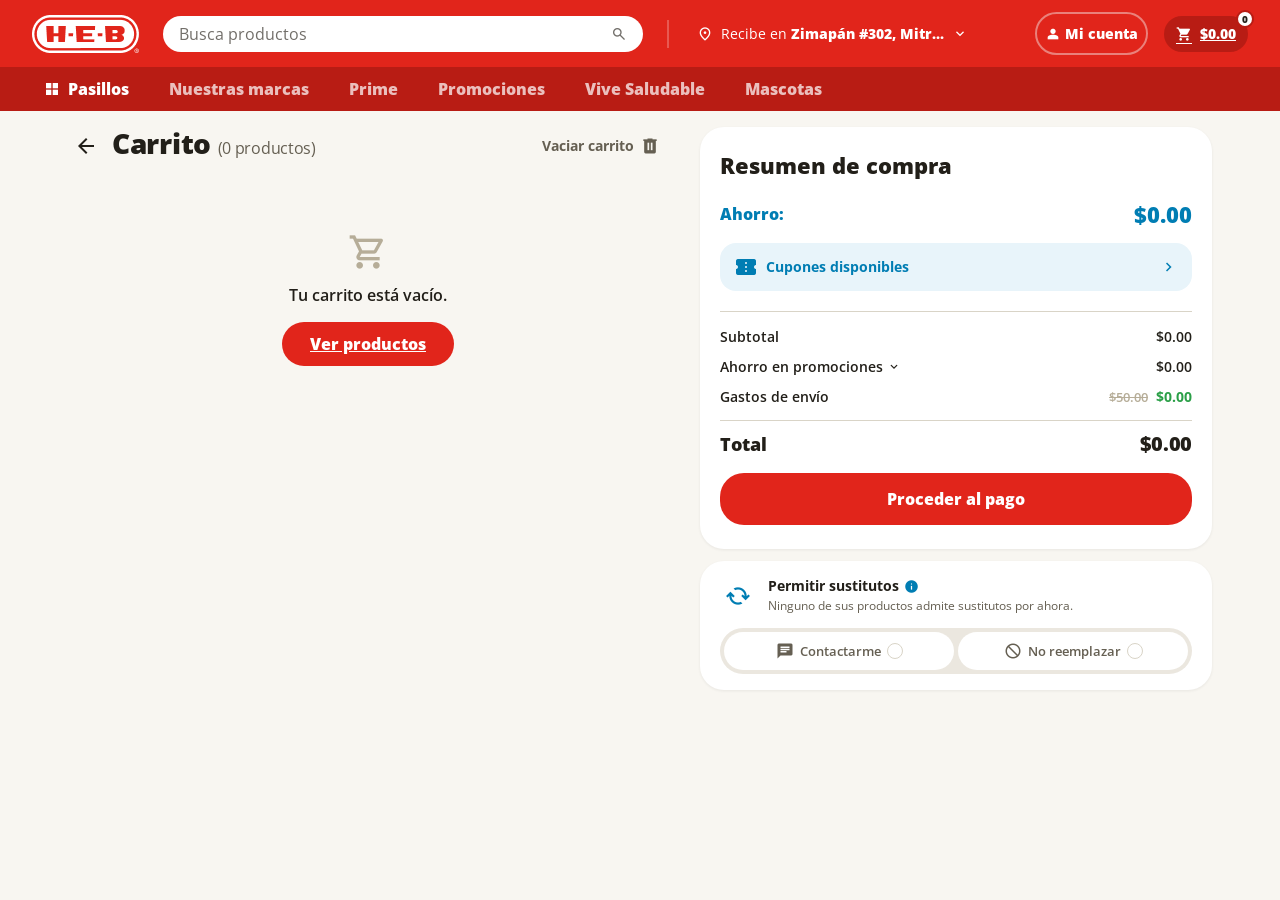
==== commit 203f603f: "Subida inicial prueba-web con assets completos" ====
--- a/cart.html
+++ b/cart.html
@@ -93,7 +93,9 @@
       </button>
     </div>
 
-    <!-- Substitute global toggle (mobile/tablet: inline at top of list) -->
+    <div id="cartItemsList" class="cart-items-list"></div>
+
+    <!-- Substitute global toggle (mobile/tablet: al final de la lista de productos) -->
     <div class="toggle-card toggle-card--mobile">
       <div class="toggle-header">
         <div class="toggle-icon">
@@ -120,18 +122,18 @@
         </div>
       </div>
       <div class="toggle-segment" role="group" aria-label="¿Qué prefieres si un producto se agota?">
-        <button type="button" class="toggle-segment-btn" data-choice="contact" onclick="setAllowSubstitutes(true)">
+        <button type="button" class="toggle-segment-btn" data-choice="contact" onclick="requestAllowSubstitutes(true)">
           <span class="msi msi-fill" aria-hidden="true">chat</span>
           Contactarme
-        </button>
-        <button type="button" class="toggle-segment-btn" data-choice="none" onclick="setAllowSubstitutes(false)">
+          <span class="toggle-segment-radio" aria-hidden="true"></span>
+        </button>
+        <button type="button" class="toggle-segment-btn" data-choice="none" onclick="requestAllowSubstitutes(false)">
           <span class="msi" aria-hidden="true">block</span>
           No reemplazar
-        </button>
-      </div>
-    </div>
-
-    <div id="cartItemsList" class="cart-items-list"></div>
+          <span class="toggle-segment-radio" aria-hidden="true"></span>
+        </button>
+      </div>
+    </div>
 
     <div class="cart-empty" id="cartEmptyState" hidden>
       <span class="msi" aria-hidden="true" style="font-size:40px; color:#b6ad98">shopping_cart</span>
@@ -213,13 +215,15 @@
         </div>
       </div>
       <div class="toggle-segment" role="group" aria-label="¿Qué prefieres si un producto se agota?">
-        <button type="button" class="toggle-segment-btn" data-choice="contact" onclick="setAllowSubstitutes(true)">
+        <button type="button" class="toggle-segment-btn" data-choice="contact" onclick="requestAllowSubstitutes(true)">
           <span class="msi msi-fill" aria-hidden="true">chat</span>
           Contactarme
-        </button>
-        <button type="button" class="toggle-segment-btn" data-choice="none" onclick="setAllowSubstitutes(false)">
+          <span class="toggle-segment-radio" aria-hidden="true"></span>
+        </button>
+        <button type="button" class="toggle-segment-btn" data-choice="none" onclick="requestAllowSubstitutes(false)">
           <span class="msi" aria-hidden="true">block</span>
           No reemplazar
+          <span class="toggle-segment-radio" aria-hidden="true"></span>
         </button>
       </div>
     </div>
@@ -250,6 +254,18 @@
   <div id="savingsBreakdown"></div>
 
   <button type="button" class="savings-close" onclick="closeSavingsSheet()">Cerrar</button>
+</div>
+
+<!-- ══ Advertencia: el toggle general reemplaza los sustitutos ya definidos por producto ══ -->
+<div class="plp-overlay" id="allowSubOverlay" onclick="closeAllowSubstitutesWarning()" hidden></div>
+<div class="confirm-dialog" id="allowSubDialog" hidden role="alertdialog" aria-modal="true" aria-labelledby="allowSubDialogTitle">
+  <span class="msi msi-fill confirm-dialog-icon" aria-hidden="true">warning</span>
+  <h3 class="confirm-dialog-title" id="allowSubDialogTitle">¿Cambiar tu preferencia de sustitutos?</h3>
+  <p class="confirm-dialog-body">Los productos que ya tienen un sustituto definido lo perderán y se actualizarán a esta nueva preferencia.</p>
+  <div class="confirm-dialog-actions">
+    <button type="button" class="confirm-dialog-btn confirm-dialog-btn--ghost" onclick="closeAllowSubstitutesWarning()">Cancelar</button>
+    <button type="button" class="confirm-dialog-btn confirm-dialog-btn--primary" onclick="confirmAllowSubstitutesChange()">Sí, continuar</button>
+  </div>
 </div>
 
 <!-- ══ SUSTITUTE MODAL (compartido con PLP/PDP) ══ -->
@@ -266,13 +282,21 @@
       </button>
     </div>
 
+    <p class="plp-summary-label">Dinos qué prefieres si se agota este producto:</p>
+    <div class="plp-selection-summary" id="subOriginSummary" hidden></div>
+
     <div class="plp-modal-body">
       <div class="plp-modal-view" id="subMainScreen">
-        <p class="plp-modal-desc">Quedan pocas piezas de este producto. Dinos qué prefieres si se agota.</p>
+        <div class="plp-promo-panel" id="subPromoPanel" hidden>
+          <h3 class="plp-promo-title">Mantén tu promoción con estos sustitutos</h3>
+          <div class="plp-promo-row" id="subPromoCarousel"></div>
+        </div>
 
         <div class="plp-similar">
           <h3 class="plp-similar-title">Elige un producto o una opción</h3>
+          <button type="button" class="plp-carousel-nav plp-carousel-nav-prev" id="subCarouselPrev" aria-label="Anterior" hidden>‹</button>
           <div class="plp-similar-row" id="subCarousel"></div>
+          <button type="button" class="plp-carousel-nav plp-carousel-nav-next" id="subCarouselNext" aria-label="Siguiente" hidden>›</button>
         </div>
       </div>
 
@@ -288,10 +312,11 @@
       </div>
     </div>
 
+    <p class="plp-summary-label" id="subSelectionLabel" hidden>Si se agota enviaremos:</p>
     <div class="plp-selection-summary" id="subSelectionSummary" hidden></div>
 
     <div class="plp-modal-footer">
-      <p>Se te cobrará el precio del artículo que recibas.</p>
+      <p id="subFooterNote">Se te cobrará el precio del artículo que recibas.</p>
       <button type="button" class="plp-modal-save" id="subSave" onclick="saveSelection()" disabled>Guardar selección</button>
     </div>
   </div>
--- a/style.css
+++ b/style.css
@@ -471,7 +471,7 @@
 .pago-btn:active { transform: scale(.98); }
 
 /* ── Toggle card ──
-   Mobile/tablet: shown inline at the top of the cart list.
+   Mobile/tablet: shown al final de la lista de productos, separado del último producto.
    Desktop (≥1200px): shown instead inside the sidebar, below "Resumen de compra". */
 .toggle-card {
   position: relative;
@@ -484,6 +484,7 @@
   box-shadow: 0 1px 3px rgba(34,31,25,.07);
   margin-bottom: 20px;
 }
+.toggle-card--mobile { margin-top: 20px; }
 .toggle-card--desktop { display: none; }
 
 @media (min-width: 1200px) {
@@ -610,7 +611,7 @@
   justify-content: center;
   gap: 6px;
   border: none;
-  background: none;
+  background: var(--surface);
   border-radius: 9999px;
   padding: 10px 12px;
   font-family: var(--fn);
@@ -626,13 +627,41 @@
   color: var(--ink-2);
   transition: color .15s;
 }
+/* Radio visual: ninguno se ve marcado hasta que se elige una preferencia (allowSubstitutes
+   null); a partir de ahí refleja cuál está activa igual que el resto de los radios de la app. */
+.toggle-segment-radio {
+  width: 16px;
+  height: 16px;
+  border-radius: 9999px;
+  border: 1.5px solid var(--border);
+  background: var(--surface);
+  flex-shrink: 0;
+  position: relative;
+  transition: border-color .15s;
+}
+.toggle-segment-radio::after {
+  content: '';
+  position: absolute;
+  top: 50%;
+  left: 50%;
+  width: 8px;
+  height: 8px;
+  border-radius: 9999px;
+  background: transparent;
+  transform: translate(-50%, -50%);
+  transition: background .15s;
+}
 .toggle-segment-btn.active {
   background: var(--surface);
   color: var(--ink);
   font-weight: 800;
-  box-shadow: 0 2px 6px rgba(34,31,25,.14);
+  /* Anillo azul alrededor de toda la píldora seleccionada (box-shadow, no border, para
+     que no cambie de tamaño al activarse/desactivarse). */
+  box-shadow: 0 0 0 2px var(--blue), 0 2px 6px rgba(34,31,25,.14);
 }
 .toggle-segment-btn.active .msi { color: var(--blue); }
+.toggle-segment-btn.active .toggle-segment-radio { border-color: var(--blue); }
+.toggle-segment-btn.active .toggle-segment-radio::after { background: var(--blue); }
 
 /* ── Responsive: mobile ≤767px · tablet 768–1199px (stacked, wider) · desktop ≥1200px (2 columns) ── */
 @media (max-width: 1199px) {
--- a/plp.css
+++ b/plp.css
@@ -437,6 +437,9 @@
   width: 100%;
   height: 154px;
   object-fit: cover;
+  /* La imagen es un banner muy ancho con el texto pegado al lado izquierdo: recortar
+     desde la izquierda evita que el cover centrado le corte el texto en mobile/tablet. */
+  object-position: left center;
   display: block;
 }
 
@@ -615,6 +618,10 @@
   font-weight: 800;
 }
 .plp-badge[hidden] { display: none; }
+.plp-badge-sm {
+  font-size: 10.5px;
+  padding: 2px 6px;
+}
 .plp-badge-pink {
   background: var(--plp-pink-bg);
   color: var(--plp-pink-txt);
@@ -624,6 +631,11 @@
 .plp-badge-pink:hover {
   background: #f2bede;
   transform: scale(1.03);
+}
+/* Disable hover effects for badges inside the modal */
+#subModal .plp-badge-pink:hover {
+  background: #f2bede;
+  transform: none;
 }
 .plp-badge-gray { background: var(--subtle); color: var(--ink-2); }
 .plp-badge-blue {
@@ -635,6 +647,8 @@
   font-family: var(--fn);
 }
 .plp-badge-blue:hover { background: #d5ebf6; }
+/* Disable hover effects for blue badges inside the modal */
+#subModal .plp-badge-blue:hover { background: var(--blue-bg); }
 
 .plp-card-name {
   font-size: 16px;
@@ -764,8 +778,10 @@
   width: 100%;
   max-width: 480px;
   /* Alto fijo (no max-height) para que el modal mida siempre lo mismo sin importar
-     qué tan corto o largo sea el contenido del segmento/vista activa. */
-  height: 88vh;
+     qué tan corto o largo sea el contenido del segmento/vista activa. Un poco más alto
+     que antes (88vh) para que "Elige un producto o una opción" se alcance a asomar
+     incluso cuando el panel de promoción está presente. */
+  height: 92vh;
   z-index: 101;
   display: flex;
   flex-direction: column;
@@ -777,7 +793,7 @@
   border-radius: 24px 24px 0 0;
   display: flex;
   flex-direction: column;
-  max-height: 88vh;
+  max-height: 92vh;
   height: 100%;
   box-shadow: 0 -4px 18px rgba(0,0,0,.15);
   /* Cerrado: fuera de pantalla hacia abajo (mobile/tablet = sheet vertical) */
@@ -790,7 +806,7 @@
 @media (min-width: 768px) and (max-width: 1199px) {
   .plp-modal {
     max-width: 600px;
-    height: 85vh;
+    height: 89vh;
   }
   .plp-modal-sheet {
     border-radius: 24px;
@@ -824,7 +840,8 @@
   display: flex;
   align-items: center;
   gap: 8px;
-  padding: 16px;
+  padding: 12px 16px;
+  border-bottom: 1px solid var(--border);
   flex-shrink: 0;
 }
 .plp-modal-back,
@@ -853,78 +870,199 @@
   flex: 1;
   min-height: 0;
   overflow-y: auto;
-  padding: 0 24px 16px;
-  display: flex;
-  flex-direction: column;
-}
-
-.plp-modal-desc {
-  font-size: 14px;
-  color: var(--ink);
-  line-height: 18px;
-  margin-bottom: 16px;
-}
-
-.plp-radio {
-  flex-shrink: 0;
-  width: 24px;
-  height: 24px;
-  border-radius: 9999px;
-  border: 1px solid var(--border);
-  background: var(--bg);
-  display: flex;
-  align-items: center;
-  justify-content: center;
-  padding: 0;
-  cursor: pointer;
-}
-.plp-radio::after {
-  content: '';
-  width: 14px;
-  height: 14px;
-  border-radius: 9999px;
-  background: transparent;
-}
-.plp-radio.checked {
-  border-color: var(--blue);
-}
-.plp-radio.checked::after {
-  background: var(--blue);
-}
-
-#subMainScreen {
-  display: flex;
-  flex-direction: column;
-}
-#subMainScreen[hidden] { display: none; }
-
-/* ── Similar products / carousel ── */
-.plp-similar-title {
-  font-size: 20px;
-  font-weight: 800;
+  /* padding-top separa el contenido (texto o buscador) del divider de #subOriginSummary. */
+  padding: 12px 24px;
+  display: flex;
+  flex-direction: column;
+}
+
+/* Título pequeño arriba de la miniatura del producto original y de la del sustituto
+   elegido (ver #subOriginSummary / #subSelectionSummary). */
+.plp-summary-label {
+  font-size: 14px;
+  font-weight: 800;
+  color: #B6AD98;
+  padding: 4px 16px 0;
+  margin: 0;
+  background: rgba(255, 255, 255, 0.55);
+  backdrop-filter: blur(4px);
+  position: sticky;
+  top: 0;
+  z-index: 5;
+}
+.plp-summary-label[hidden] { display: none; }
+
+/* ── Panel "Llévate producto Gratis": solo aparece cuando el producto original combina esa
+   promo con "Quedan pocos", ofreciendo sustitutos que también la mantienen. Banda de color
+   que se sale por los bordes del modal; su carrusel se mantiene como tal en cualquier
+   breakpoint (a diferencia de .plp-similar-row, que en desktop pasa a grid). Degradado
+   pronunciado: rosa fuerte arriba, termina en blanco para que no se perciba el corte. */
+.plp-promo-panel {
+  background: rgba(255, 255, 255, 0.7);
+  /* margin-top negativo: cancela el padding-top de .plp-modal-body para evitar hueco
+     blanco entre el divider de arriba (borde inferior de #subOriginSummary). */
+  margin: -12px -24px 12px;
+  padding: 12px 24px 12px;
+  backdrop-filter: blur(4px);
+}
+.plp-promo-panel[hidden] { display: none; }
+.plp-promo-title {
+  font-size: 16px;
+  font-weight: 800;
+  color: #655F52;
   line-height: 24px;
-  color: var(--ink);
-  margin: 0 0 16px;
-}
-.plp-similar-row {
-  display: flex;
-  gap: 14px;
+  margin: 0 0 8px;
+}
+.plp-promo-row-wrap {
+  position: relative;
+  padding: 0 8px;
+}
+
+.plp-promo-row {
+  display: flex;
+  gap: 12px;
   overflow-x: auto;
-  padding-bottom: 8px;
+  padding-bottom: 4px;
   /* Empieza alineada con el texto (mismo padding del modal) pero se sale por los bordes:
      margen negativo + padding propio, para que el scroll llegue hasta el borde real del modal. */
   margin: 0 -24px;
   padding-left: 24px;
   padding-right: 24px;
 }
+/* Imagen más baja que el 1:1 de .plp-mini-media normal: sin el badge de arriba y con
+   menos padding, esto es lo que más ayuda a que "Elige un producto o una opción" se
+   alcance a ver sin tener que scrollear. */
+.plp-promo-row .plp-mini-media { aspect-ratio: 4 / 3; }
+
+.plp-radio {
+  flex-shrink: 0;
+  width: 24px;
+  height: 24px;
+  border-radius: 9999px;
+  border: 1px solid var(--border);
+  background: var(--bg);
+  display: flex;
+  align-items: center;
+  justify-content: center;
+  padding: 0;
+  cursor: pointer;
+}
+.plp-radio::after {
+  content: '';
+  width: 14px;
+  height: 14px;
+  border-radius: 9999px;
+  background: transparent;
+}
+.plp-radio.checked {
+  border-color: var(--blue);
+}
+.plp-radio.checked::after {
+  background: var(--blue);
+}
+
+#subMainScreen {
+  display: flex;
+  flex-direction: column;
+}
+#subMainScreen[hidden] { display: none; }
+
+/* ── Similar products / carousel ── */
+.plp-similar-title {
+  font-size: 16px;
+  font-weight: 800;
+  line-height: 24px;
+  color: #655F52;
+  margin: 0 0 12px;
+}
+.plp-similar {
+  position: relative;
+}
+
+.plp-similar-row {
+  display: flex;
+  gap: 12px;
+  overflow-x: auto;
+  padding-bottom: 6px;
+  /* Empieza alineada con el texto (mismo padding del modal) pero se sale por los bordes:
+     margen negativo + padding propio, para que el scroll llegue hasta el borde real del modal. */
+  margin: 0 -24px;
+  padding-left: 24px;
+  padding-right: 24px;
+}
+
+.plp-carousel-nav {
+  display: none;
+  position: absolute;
+  top: 50%;
+  transform: translateY(-50%);
+  background: white;
+  border: none;
+  cursor: pointer;
+  width: 44px;
+  height: 44px;
+  border-radius: 50%;
+  box-shadow: 0 2px 8px rgba(0,0,0,.15);
+  align-items: center;
+  justify-content: center;
+  color: var(--ink);
+  font-size: 24px;
+  transition: opacity .2s, background .2s;
+  z-index: 10;
+  line-height: 1;
+}
+.plp-carousel-nav:hover {
+  background: #f5f5f5;
+}
+.plp-carousel-nav:disabled {
+  opacity: 0.3;
+  cursor: default;
+  pointer-events: none;
+}
+.plp-carousel-nav-prev {
+  left: 0;
+}
+.plp-carousel-nav-next {
+  right: 0;
+}
+
+/* Los botones de la sección "Elige un producto o una opción" nunca deben mostrarse */
+.plp-similar .plp-carousel-nav {
+  display: none !important;
+  visibility: hidden !important;
+  pointer-events: none !important;
+}
+
+#subCarouselPrev,
+#subCarouselNext {
+  display: none !important;
+  visibility: hidden !important;
+  pointer-events: none !important;
+}
+
+@media (min-width: 1200px) {
+  .plp-similar {
+    padding: 0 8px;
+  }
+  .plp-promo-row-wrap .plp-carousel-nav {
+    display: flex;
+  }
+}
 
 .plp-mini-card {
   flex-shrink: 0;
-  width: 140px;
-  display: flex;
-  flex-direction: column;
-  gap: 8px;
-  font-family: var(--fn);
+  /* Un poco más ancha que antes (era 140px) para que el badge "Llévate producto Gratis"
+     quepa en una sola línea sin achicar demasiado su texto. */
+  width: 156px;
+  display: flex;
+  flex-direction: column;
+  gap: 6px;
+  font-family: var(--fn);
+}
+.plp-mini-promo-tag {
+  font-size: 10.5px;
+  padding: 2px 6px;
+  white-space: nowrap;
 }
 .plp-mini-sponsored {
   font-size: 11px;
@@ -960,7 +1098,7 @@
   cursor: pointer;
   display: flex;
   flex-direction: column;
-  gap: 8px;
+  gap: 4px;
   font-family: var(--fn);
   width: 100%;
 }
@@ -1101,11 +1239,47 @@
   display: flex;
   align-items: center;
   gap: 12px;
-  padding: 12px 16px;
+  padding: 6px 16px;
   border-top: 1px solid var(--border);
   flex-shrink: 0;
 }
 .plp-selection-summary[hidden] { display: none; }
+/* Misma tarjeta reutilizada arriba del modal para el producto original que se sustituye:
+   el borde va abajo (separa del contenido que sigue) en vez de arriba. */
+#subOriginSummary {
+  border-top: none;
+  border-bottom: 1px solid var(--border);
+  background: rgba(255, 255, 255, 0.55);
+  margin: 0 0 8px;
+  padding: 8px 16px 6px;
+  backdrop-filter: blur(4px);
+  position: sticky;
+  top: 0;
+  z-index: 5;
+}
+/* El divider de esta sección va arriba de "Si se agota enviaremos:" (no entre el título y
+   la miniatura): se mueve del box a su label. */
+#subSelectionLabel {
+  border-top: 1px solid var(--border);
+  background: rgba(255, 255, 255, 0.55);
+  margin: 8px 0 0;
+  padding: 4px 16px 0;
+  backdrop-filter: blur(4px);
+  color: #B6AD98;
+  position: sticky;
+  top: 0;
+  z-index: 5;
+}
+#subSelectionSummary {
+  border-top: none;
+  background: rgba(255, 255, 255, 0.55);
+  margin: 0 0 8px;
+  padding: 8px 16px 6px;
+  backdrop-filter: blur(4px);
+  position: sticky;
+  top: 0;
+  z-index: 5;
+}
 .plp-selection-img {
   width: 48px;
   height: 48px;
@@ -1128,7 +1302,10 @@
   min-width: 0;
   display: flex;
   flex-direction: column;
-  gap: 2px;
+  gap: 4px;
+}
+.plp-selection-info .plp-badge {
+  align-self: flex-start;
 }
 .plp-selection-name {
   font-size: 13px;
@@ -1152,7 +1329,7 @@
 /* ── Footer / save ── */
 .plp-modal-footer {
   flex-shrink: 0;
-  padding: 16px;
+  padding: 12px 16px;
   display: flex;
   flex-direction: column;
   align-items: center;
--- a/cart.css
+++ b/cart.css
@@ -4,6 +4,53 @@
   display: flex;
   flex-direction: column;
   gap: 12px;
+}
+
+.cart-section {
+  display: flex;
+  flex-direction: column;
+  gap: 12px;
+}
+
+.cart-section-title {
+  font-size: 13px;
+  font-weight: 500;
+  color: #a39b8e;
+  margin: 0 0 16px 0;
+  padding-bottom: 12px;
+  border-bottom: 1px solid var(--border);
+}
+
+.cart-product-status {
+  font-size: 14px;
+  font-weight: 700;
+  color: #e75480;
+  display: flex;
+  align-items: center;
+  gap: 6px;
+  margin-bottom: 12px;
+  padding-bottom: 12px;
+  border-bottom: 1px solid var(--border);
+}
+
+.cart-item-badge {
+  display: inline-block;
+  background: #e75480;
+  color: white;
+  font-size: 12px;
+  font-weight: 700;
+  padding: 4px 8px;
+  border-radius: 4px;
+  margin-left: 8px;
+  white-space: nowrap;
+}
+
+.sub-notice-badge {
+  display: block;
+  color: #e75480;
+  font-size: 13px;
+  font-weight: 700;
+  margin-bottom: 6px;
 }
 
 .cart-empty {
@@ -225,3 +272,65 @@
     padding: 13px 24px;
   }
 }
+
+/* ══ Confirmación: cambiar la preferencia general de sustitutos ══ */
+.confirm-dialog {
+  position: fixed;
+  top: 50%;
+  left: 50%;
+  transform: translate(-50%, -50%);
+  width: calc(100% - 48px);
+  max-width: 360px;
+  background: var(--surface);
+  border-radius: 20px;
+  padding: 28px 24px 24px;
+  box-shadow: 0 12px 40px rgba(0,0,0,.25);
+  z-index: 101;
+  display: flex;
+  flex-direction: column;
+  align-items: center;
+  text-align: center;
+  gap: 12px;
+}
+.confirm-dialog[hidden] { display: none; }
+.confirm-dialog-icon {
+  font-size: 40px;
+  color: var(--red);
+}
+.confirm-dialog-title {
+  font-size: 18px;
+  font-weight: 800;
+  color: var(--ink);
+}
+.confirm-dialog-body {
+  font-size: 14px;
+  color: var(--ink-2);
+  line-height: 19px;
+}
+.confirm-dialog-actions {
+  display: flex;
+  gap: 10px;
+  width: 100%;
+  margin-top: 8px;
+}
+.confirm-dialog-btn {
+  flex: 1;
+  height: 44px;
+  border-radius: 9999px;
+  font-family: var(--fn);
+  font-size: 14px;
+  font-weight: 800;
+  cursor: pointer;
+  border: none;
+  transition: background .12s;
+}
+.confirm-dialog-btn--ghost {
+  background: var(--subtle);
+  color: var(--ink);
+}
+.confirm-dialog-btn--ghost:hover { background: var(--border); }
+.confirm-dialog-btn--primary {
+  background: var(--red);
+  color: white;
+}
+.confirm-dialog-btn--primary:hover { background: var(--red-dk); }
